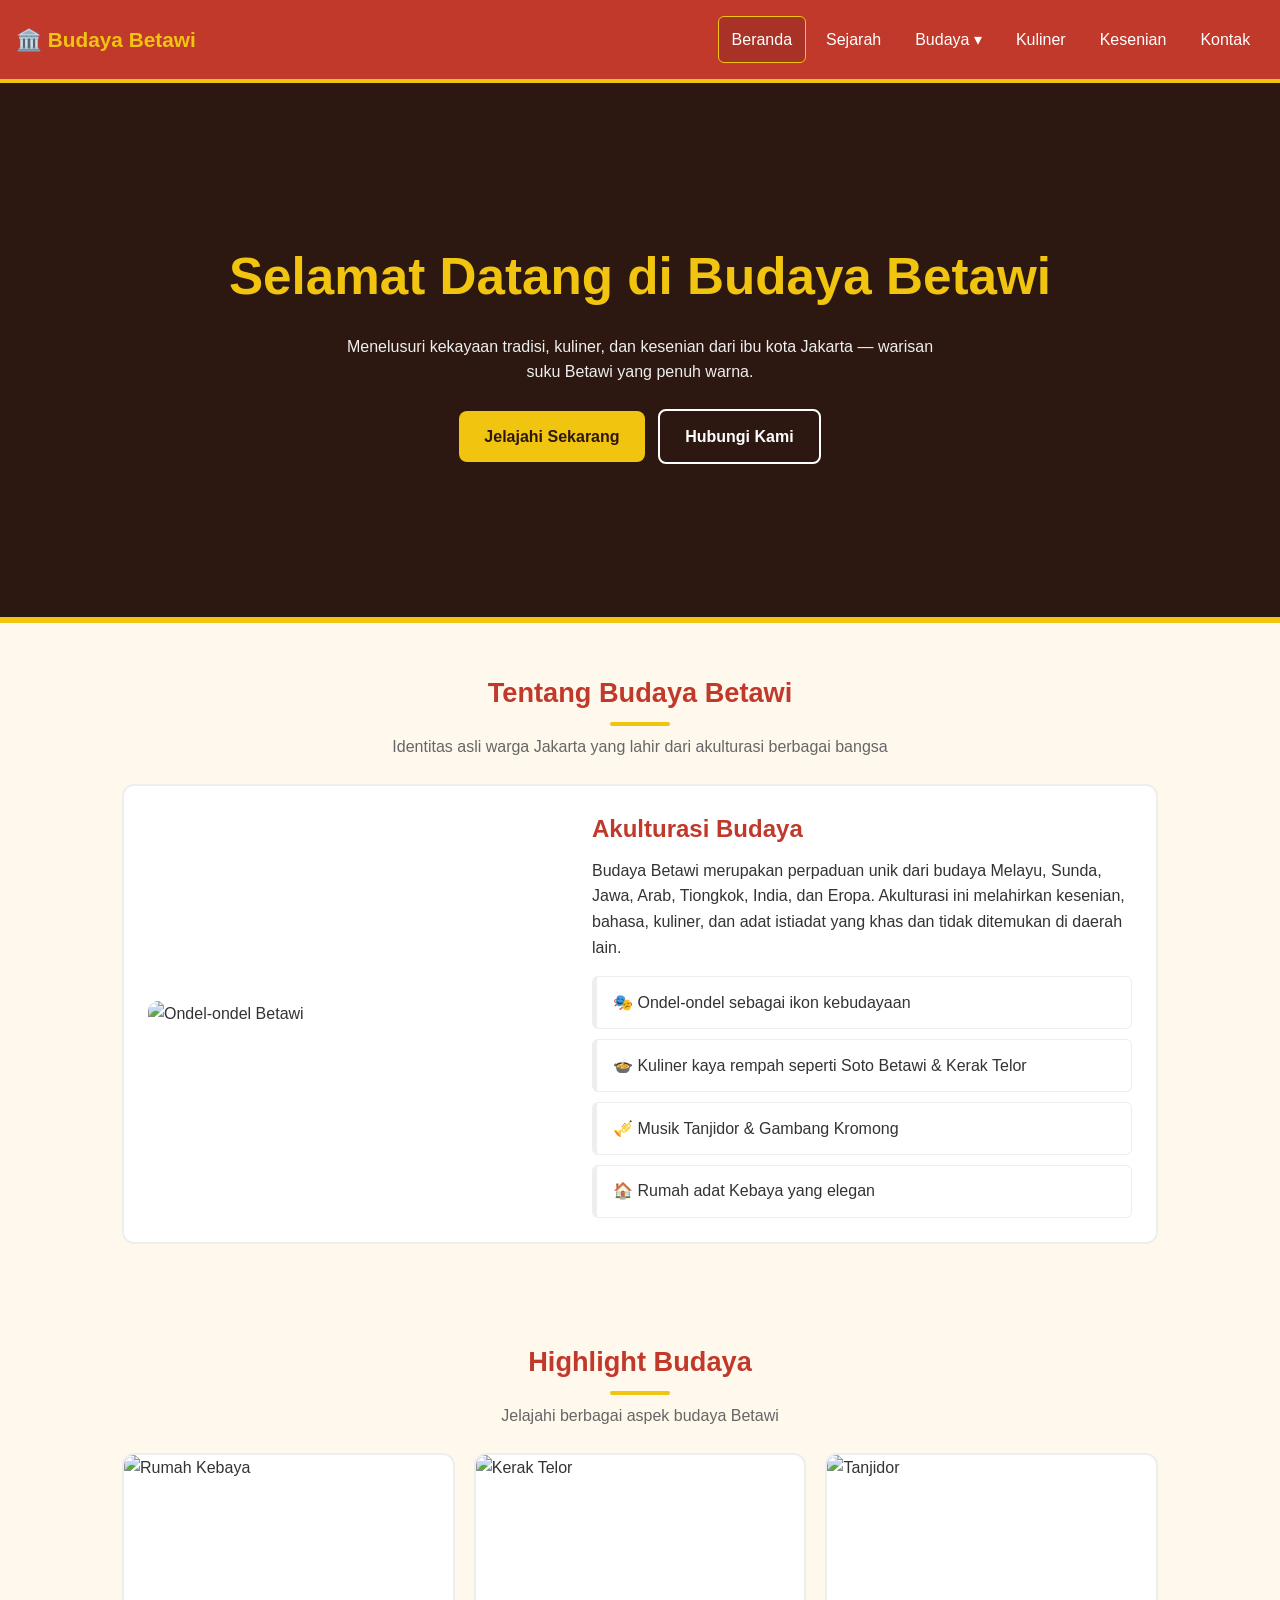
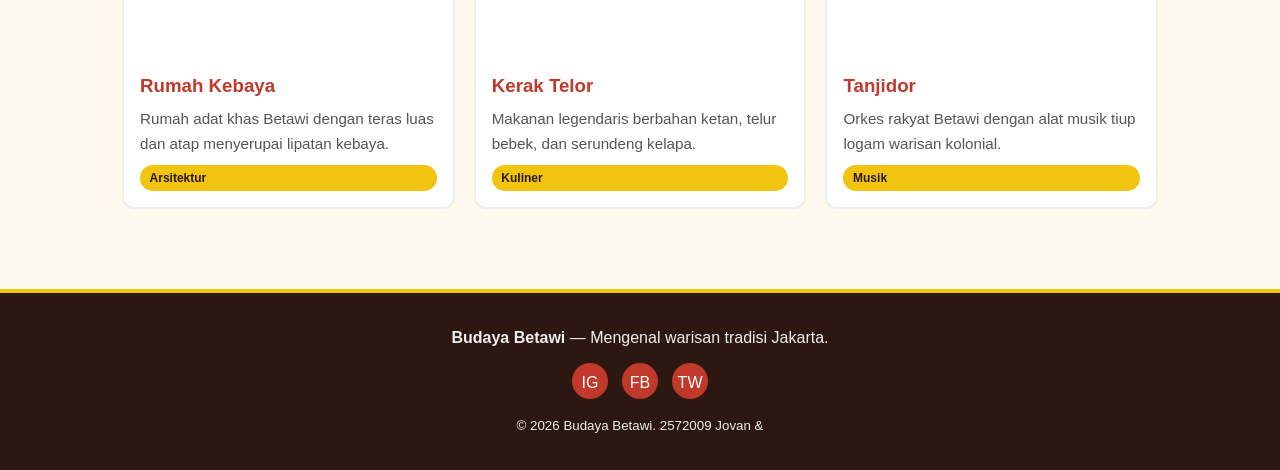
==== index.html @ f6c8635f "v5" ====
<!DOCTYPE html>
<html lang="en">
<head>
  <meta charset="UTF-8" />
  <meta name="viewport" content="width=device-width, initial-scale=1.0" />
  <title>Budaya Betawi - Beranda</title>
  <meta name="description" content="Mengenal budaya Betawi khas Jakarta: sejarah, kuliner, pakaian, dan kesenian tradisional." />
  <link rel="stylesheet" href="style.css" />
</head>
<body>
  
  <nav class="navbar">
    <div class="nav-wrap">
      <a href="index.html" class="brand">🏛️ Budaya Betawi</a>
      <button class="menu-toggle" onclick="toggleMenu()" aria-label="Menu">☰</button>
      <ul class="nav-links" id="navLinks">
        <li><a href="index.html">Beranda</a></li>
        <li><a href="sejarah.html">Sejarah</a></li>
        <li class="dropdown" onclick="toggleDropdown(this)">
          <a href="#">Budaya ▾</a>
          <ul class="dropdown-menu">
            <li><a href="kuliner.html">Kuliner</a></li>
            <li><a href="kesenian.html">Kesenian</a></li>
          </ul>
        </li>
        <li><a href="kuliner.html">Kuliner</a></li>
        <li><a href="kesenian.html">Kesenian</a></li>
        <li><a href="kontak.html">Kontak</a></li>
      </ul>
    </div>
  </nav>

  
  <header class="hero">
    <div>
      <h1>Selamat Datang di Budaya Betawi</h1>
      <p>Menelusuri kekayaan tradisi, kuliner, dan kesenian dari ibu kota Jakarta — warisan suku Betawi yang penuh warna.</p>
      <a href="sejarah.html" class="btn">Jelajahi Sekarang</a>
      <a href="kontak.html" class="btn outline" style="margin-left:.5rem">Hubungi Kami</a>
    </div>
  </header>

  
  <section class="container">
    <h2 class="section-title">Tentang Budaya Betawi</h2>
    <p class="section-sub">Identitas asli warga Jakarta yang lahir dari akulturasi berbagai bangsa</p>
    <div class="feature fade-up">
      <img src="img/ondel.jpg" alt="Ondel-ondel Betawi" loading="lazy" />
      <div class="feature-text">
        <h2>Akulturasi Budaya</h2>
        <p>Budaya Betawi merupakan perpaduan unik dari budaya Melayu, Sunda, Jawa, Arab, Tiongkok, India, dan Eropa. Akulturasi ini melahirkan kesenian, bahasa, kuliner, dan adat istiadat yang khas dan tidak ditemukan di daerah lain.</p>
        <ul class="fakta-list">
          <li>🎭 Ondel-ondel sebagai ikon kebudayaan</li>
          <li>🍲 Kuliner kaya rempah seperti Soto Betawi & Kerak Telor</li>
          <li>🎺 Musik Tanjidor & Gambang Kromong</li>
          <li>🏠 Rumah adat Kebaya yang elegan</li>
        </ul>
      </div>
    </div>
  </section>

  
  <section class="container">
    <h2 class="section-title">Highlight Budaya</h2>
    <p class="section-sub">Jelajahi berbagai aspek budaya Betawi</p>
    <div class="grid">
      <article class="card fade-up">
        <img src="img/rumah.jpg" alt="Rumah Kebaya" loading="lazy" />
        <div class="card-body">
          <h3>Rumah Kebaya</h3>
          <p>Rumah adat khas Betawi dengan teras luas dan atap menyerupai lipatan kebaya.</p>
          <span class="badge">Arsitektur</span>
        </div>
      </article>
      <article class="card fade-up">
        <img src="img/kerak.jpg" alt="Kerak Telor" loading="lazy" />
        <div class="card-body">
          <h3>Kerak Telor</h3>
          <p>Makanan legendaris berbahan ketan, telur bebek, dan serundeng kelapa.</p>
          <span class="badge">Kuliner</span>
        </div>
      </article>
      <article class="card fade-up">
        <img src="img/tanjidor.jpg" alt="Tanjidor" loading="lazy" />
        <div class="card-body">
          <h3>Tanjidor</h3>
          <p>Orkes rakyat Betawi dengan alat musik tiup logam warisan kolonial.</p>
          <span class="badge">Musik</span>
        </div>
      </article>
    </div>
  </section>

  <footer>
    <p><strong>Budaya Betawi</strong> — Mengenal warisan tradisi Jakarta.</p>
    <div class="socials">
      <a href="#" aria-label="Instagram">IG</a>
      <a href="#" aria-label="Facebook">FB</a>
      <a href="#" aria-label="Twitter">TW</a>
    </div>
    <small>&copy; <span id="year"></span> Budaya Betawi. 2572009 Jovan & </small>
  </footer>

  <script src="script.js"></script>
</body>
</html>
---- style.css ----
* { box-sizing: border-box; margin: 0; padding: 0; }

body {
  font-family: 'Segoe UI', Tahoma, Geneva, Verdana, sans-serif;
  background: #fff8ec;
  color: #333;
  line-height: 1.6;
}

img {
  max-width: 100%;
  display: block;
  border-radius: 10px;
}

a {
  color: #c0392b;
  text-decoration: none;
}


.navbar {
  background: #c0392b;
  color: #fff;
  padding: 1rem;
  border-bottom: 4px solid #f1c40f;
}

.nav-wrap {
  display: flex;
  align-items: center;
  justify-content: space-between;
  flex-wrap: wrap;
}

.brand {
  font-weight: bold;
  font-size: 1.3rem;
  color: #f1c40f;
}

.menu-toggle {
  background: #fff;
  border: 2px solid #fff;
  color: #c0392b;
  padding: 0.4rem 0.8rem;
  border-radius: 6px;
  cursor: pointer;
  font-size: 1rem;
  font-weight: bold;
}

.nav-links {
  list-style: none;
  display: none;
  flex-direction: column;
  width: 100%;
  margin-top: 0.8rem;
  gap: 0.3rem;
}

.nav-links.open {
  display: flex;
}

.nav-links a {
  display: block;
  color: #fff;
  padding: 0.6rem 0.8rem;
  border-radius: 6px;
  border: 1px solid transparent;
}

.nav-links a:hover,
.nav-links a.active {
  background: #a93226;
  border-color: #f1c40f;
}


.dropdown {
  position: relative;
}

.dropdown-menu {
  display: none;
  list-style: none;
  background: #fff;
  color: #333;
  border-radius: 6px;
  padding: 0.4rem;
  margin-top: 0.3rem;
  border: 2px solid #f1c40f;
}

.dropdown-menu a {
  color: #333;
  padding: 0.5rem 0.8rem;
}

.dropdown-menu a:hover {
  background: #f1c40f;
  color: #2c1810;
}

.dropdown.show .dropdown-menu {
  display: block;
}


.hero {
  min-height: 60vh;
  display: flex;
  align-items: center;
  justify-content: center;
  text-align: center;
  color: #fff;
  background: #2c1810;
  padding: 2rem 1rem;
  border-bottom: 6px solid #f1c40f;
  
}

.hero h1 {
  font-size: 2.2rem;
  margin-bottom: 1rem;
  color: #f1c40f;
}

.hero p {
  max-width: 600px;
  margin: 0 auto 1.5rem;
  font-size: 1rem;
  color: #eee;
}

.btn {
  display: inline-block;
  padding: 0.8rem 1.6rem;
  border-radius: 8px;
  font-weight: bold;
  cursor: pointer;
  border: none;
  background: #f1c40f;
  color: #2c1810;
}

.btn:hover {
  background: #d4ac0d;
}

.btn.outline {
  background: transparent;
  color: #fff;
  border: 2px solid #fff;
}

.btn.outline:hover {
  background: #fff;
  color: #c0392b;
}


section {
  padding: 2rem 1rem;
}

.container {
  max-width: 1100px;
  margin: 0 auto;
}

.section-title {
  text-align: center;
  font-size: 1.7rem;
  margin-bottom: 0.5rem;
  color: #c0392b;
}

.section-title::after {
  content: "";
  display: block;
  width: 60px;
  height: 4px;
  margin: 0.5rem auto 0;
  background: #f1c40f;
  border-radius: 2px;
}

.section-sub {
  text-align: center;
  color: #666;
  margin-bottom: 1.5rem;
}


.grid {
  display: grid;
  gap: 1.2rem;
  grid-template-columns: 1fr;
}

.card {
  background: #fff;
  border-radius: 12px;
  overflow: hidden;
  border: 2px solid #eee;
  display: flex;
  flex-direction: column;
}

.card:hover {
  border-color: #f1c40f;
}

.card img {
  width: 100%;
  height: 200px;
  object-fit: cover;
  border-radius: 0;
}

.card-body {
  padding: 1rem;
  flex: 1;
  display: flex;
  flex-direction: column;
}

.card h3 {
  color: #c0392b;
  margin-bottom: 0.4rem;
}

.card p {
  flex: 1;
  font-size: 0.95rem;
  color: #555;
}

.badge {
  display: inline-block;
  background: #f1c40f;
  color: #2c1810;
  padding: 0.2rem 0.6rem;
  border-radius: 20px;
  font-size: 0.75rem;
  font-weight: bold;
  margin-top: 0.6rem;
}


.feature {
  display: flex;
  flex-direction: column;
  gap: 1.5rem;
  align-items: center;
  background: #fff;
  padding: 1.5rem;
  border-radius: 12px;
  border: 2px solid #eee;
}

.feature img {
  flex: 1;
  max-width: 420px;
}

.feature-text {
  flex: 1;
}

.feature-text h2 {
  color: #c0392b;
  margin-bottom: 0.6rem;
}


.fakta-list {
  list-style: none;
  display: grid;
  gap: 0.6rem;
  margin-top: 1rem;
}

.fakta-list li {
  background: #fff;
  padding: 0.8rem 1rem;
  border-left: 5px solid #f1c40f;
  border-radius: 6px;
  border: 1px solid #eee;
  border-left-width: 5px;
}

.fakta-list li:hover {
  border-left-color: #c0392b;
  background: #fffdf5;
}


.timeline {
  position: relative;
  margin: 2rem 0;
  padding-left: 1.5rem;
  border-left: 3px solid #c0392b;
}

.timeline-item {
  margin-bottom: 1.5rem;
  position: relative;
}

.timeline-item::before {
  content: "";
  position: absolute;
  left: -2.05rem;
  top: 0.3rem;
  width: 1rem;
  height: 1rem;
  border-radius: 50%;
  background: #f1c40f;
  border: 3px solid #fff8ec;
}

.timeline-item h4 {
  color: #c0392b;
}


.form-card {
  background: #fff;
  padding: 1.5rem;
  border-radius: 12px;
  border: 2px solid #eee;
  max-width: 600px;
  margin: 0 auto;
}

.form-group {
  margin-bottom: 1rem;
}

.form-group label {
  display: block;
  margin-bottom: 0.35rem;
  font-weight: bold;
  color: #2c1810;
}

.form-group input,
.form-group select,
.form-group textarea {
  width: 100%;
  padding: 0.7rem 0.9rem;
  border: 2px solid #ddd;
  border-radius: 6px;
  font-size: 1rem;
  font-family: inherit;
}

.form-group input:focus,
.form-group select:focus,
.form-group textarea:focus {
  outline: none;
  border-color: #c0392b;
}

.checkbox-row {
  display: flex;
  align-items: center;
  gap: 0.5rem;
}

.checkbox-row input {
  width: auto;
}

.alert {
  padding: 0.9rem 1rem;
  border-radius: 6px;
  margin-top: 1rem;
  font-weight: bold;
}

.alert.success {
  background: #d4edda;
  color: #155724;
  border: 2px solid #28a745;
}

.alert.error {
  background: #f8d7da;
  color: #721c24;
  border: 2px solid #dc3545;
}


.quiz-card {
  background: #fff;
  padding: 1.5rem;
  border-radius: 12px;
  border: 2px solid #eee;
  max-width: 640px;
  margin: 0 auto;
}

.quiz-opt {
  display: block;
  width: 100%;
  text-align: left;
  padding: 0.8rem 1rem;
  margin: 0.4rem 0;
  background: #f9f9f9;
  border: 2px solid #ddd;
  border-radius: 6px;
  cursor: pointer;
  font-size: 1rem;
}

.quiz-opt:hover {
  background: #f1c40f;
  border-color: #f1c40f;
}

.quiz-opt.correct {
  background: #d4edda;
  border-color: #28a745;
}

.quiz-opt.wrong {
  background: #f8d7da;
  border-color: #dc3545;
}


footer {
  background: #2c1810;
  color: #eee;
  text-align: center;
  padding: 2rem 1rem;
  margin-top: 2rem;
  border-top: 4px solid #f1c40f;
}

footer .socials {
  margin: 0.8rem 0;
}

footer .socials a {
  color: #fff;
  margin: 0 0.3rem;
  display: inline-block;
  width: 36px;
  height: 36px;
  line-height: 36px;
  border-radius: 50%;
  background: #c0392b;
  border: 2px solid transparent;
}

footer .socials a:hover {
  background: #f1c40f;
  color: #2c1810;
  border-color: #fff;
}


.fade-up {
  opacity: 0;
  transition: opacity 0.6s;
}

.fade-up.visible {
  opacity: 1;
}


@media (min-width: 600px) {
  .grid {
    grid-template-columns: repeat(2, 1fr);
  }
  .hero h1 {
    font-size: 2.8rem;
  }
}

@media (min-width: 900px) {
  .nav-links {
    display: flex !important;
    flex-direction: row;
    width: auto;
    margin-top: 0;
    gap: 0.4rem;
  }
  .menu-toggle {
    display: none;
  }
  .grid {
    grid-template-columns: repeat(3, 1fr);
  }
  .feature {
    flex-direction: row;
    text-align: left;
  }
  section {
    padding: 3rem 2rem;
  }
  .hero h1 {
    font-size: 3.2rem;
  }
  .dropdown:hover .dropdown-menu {
    display: block;
  }
}
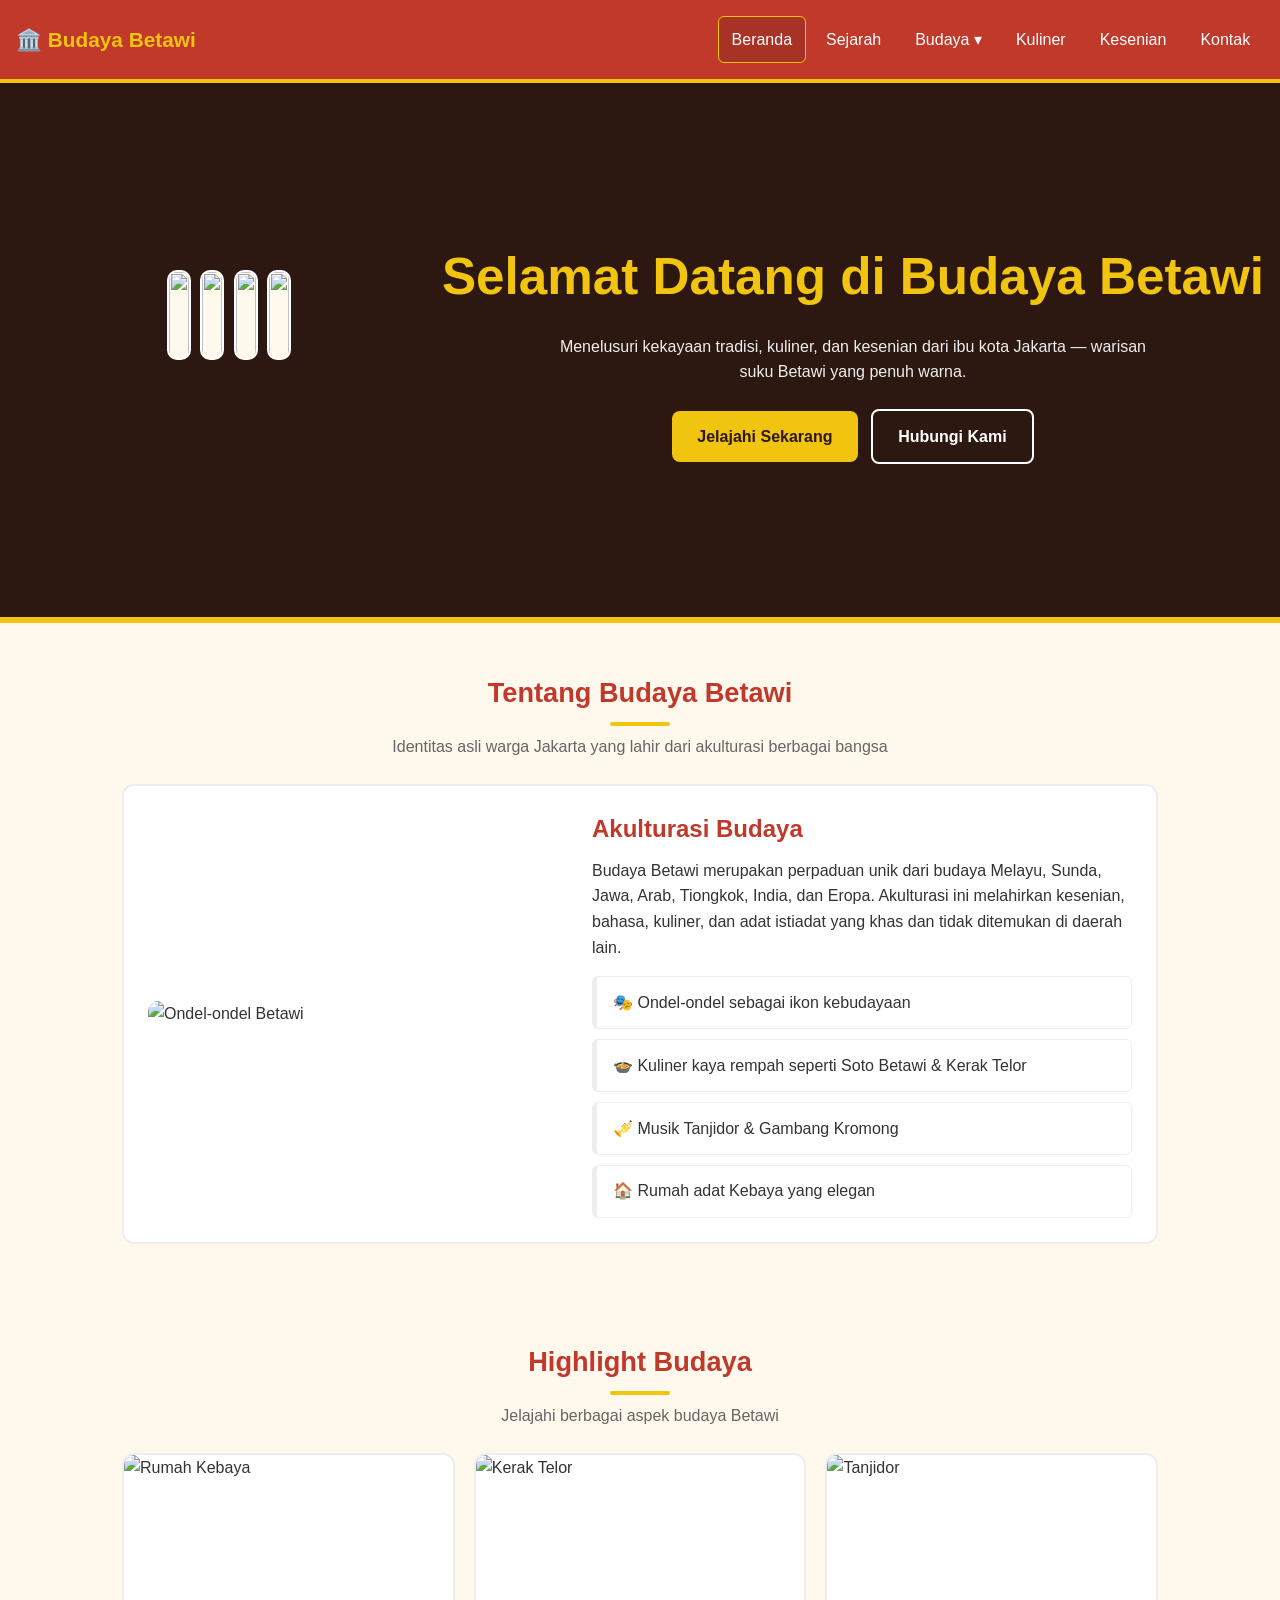
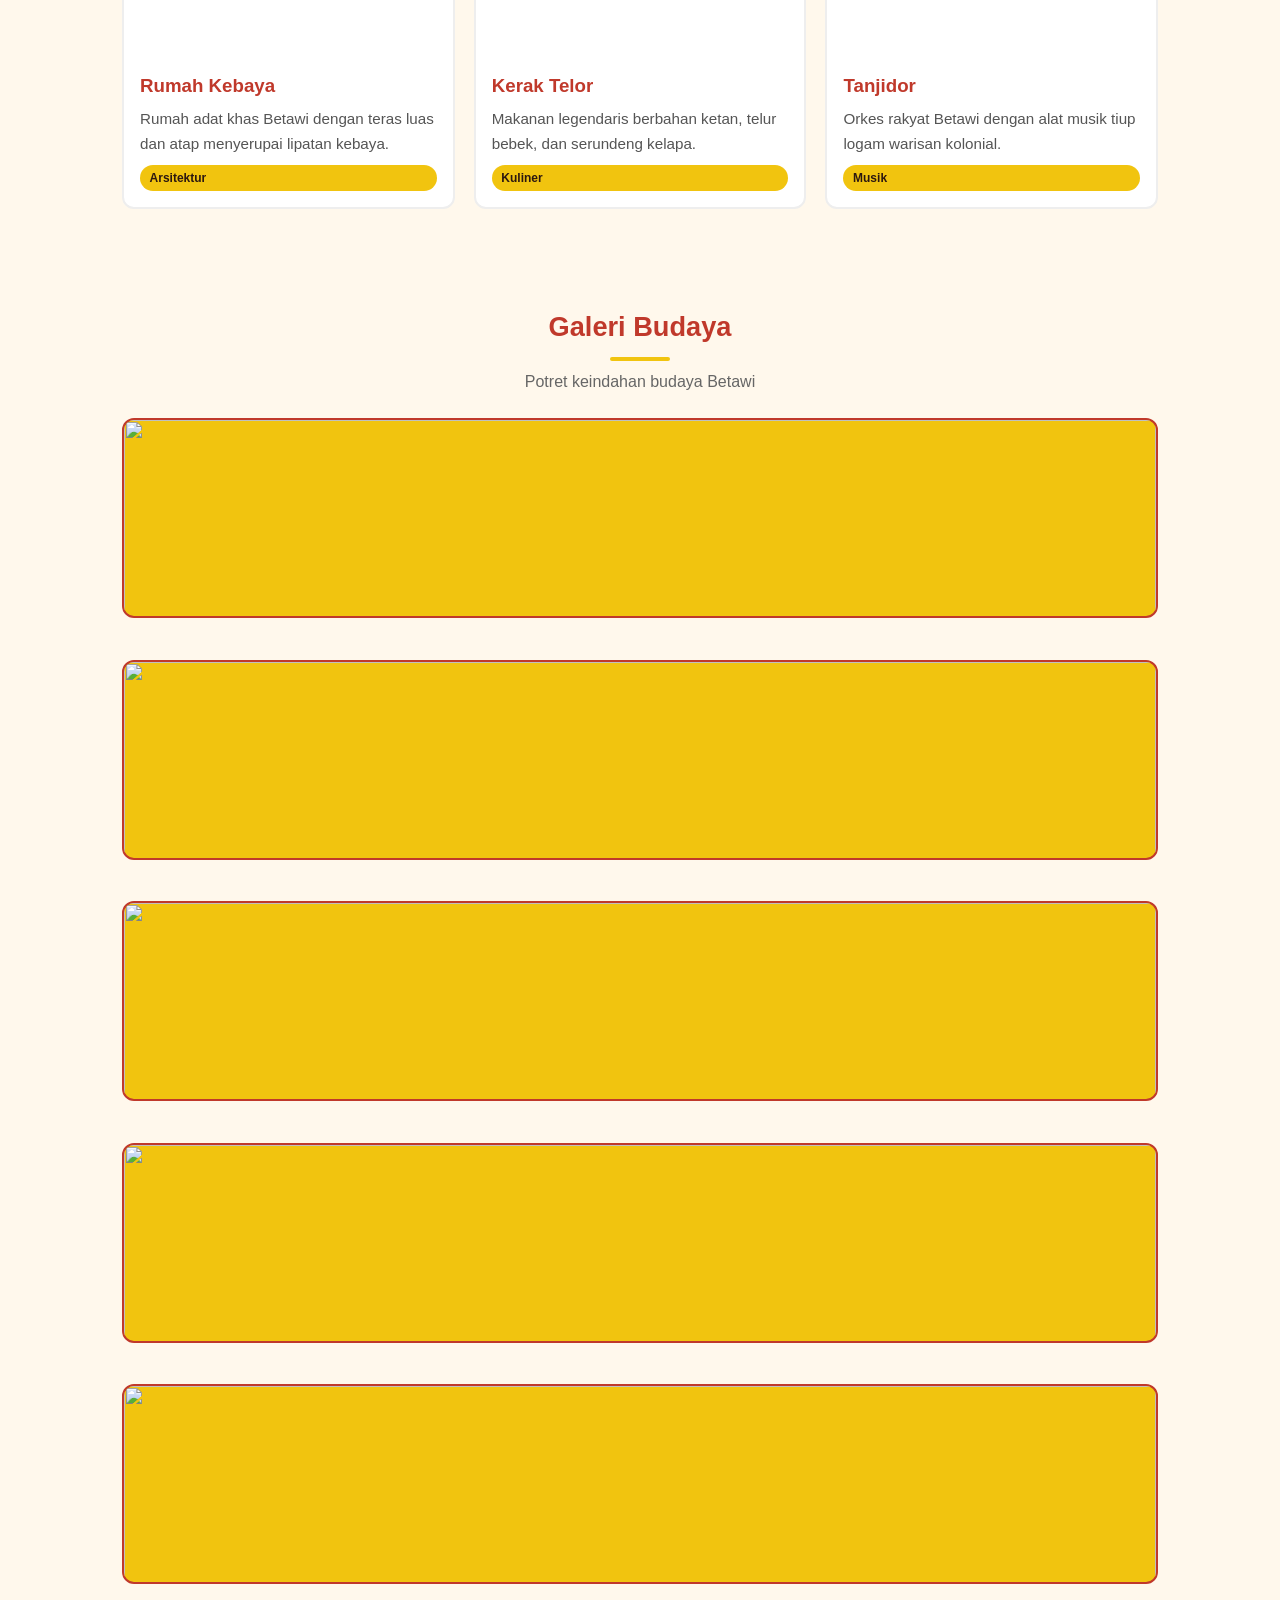
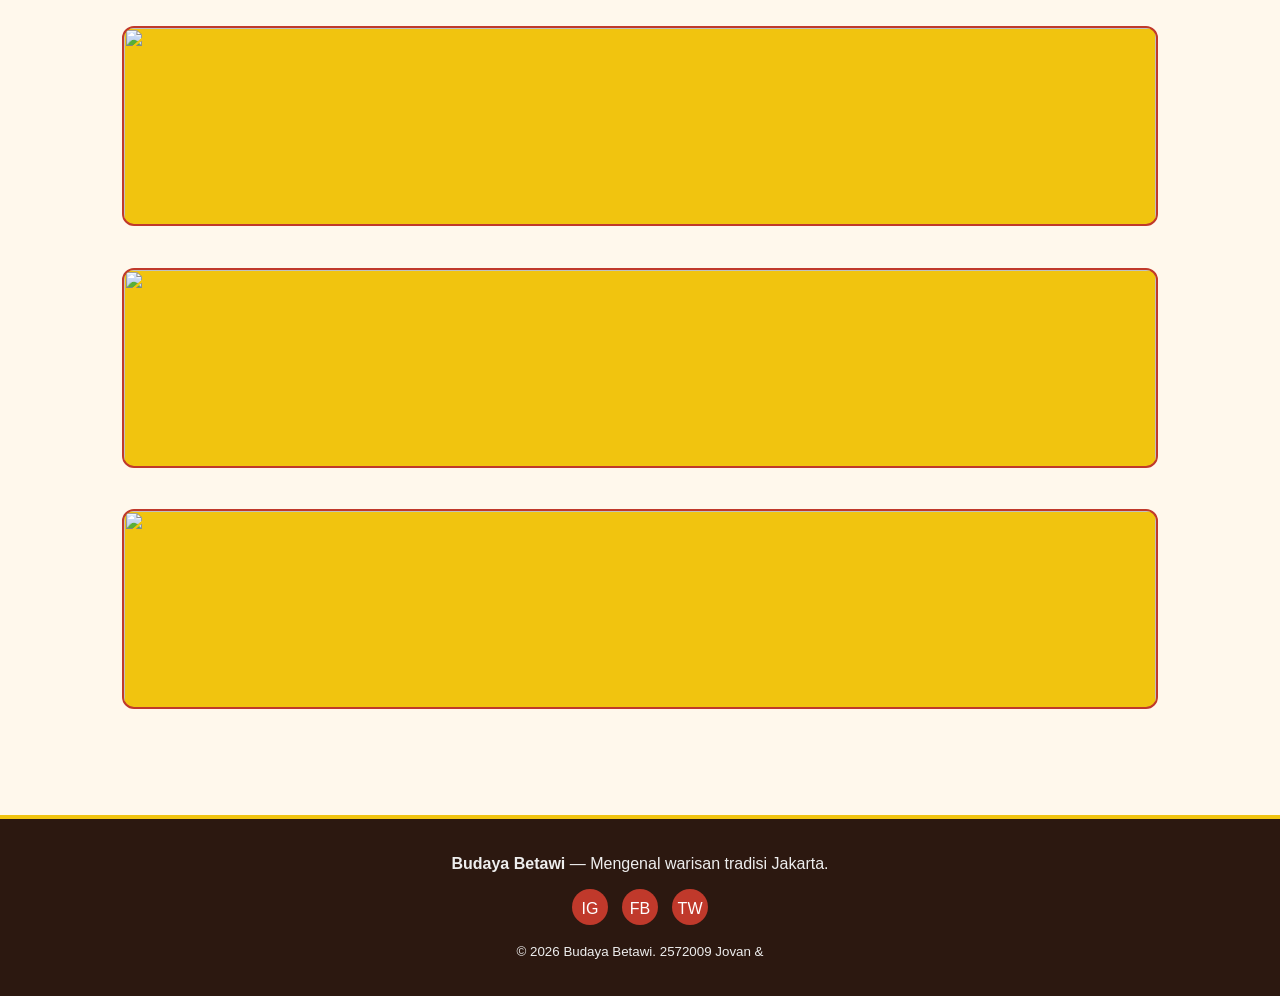
==== commit 99da1e55: "v7" ====
--- a/index.html
+++ b/index.html
@@ -32,6 +32,24 @@
 
   
   <header class="hero">
+     <div class="hero-gallery">
+      <div class="hero-item">
+        <img src="" alt="" />
+        <p class="img-caption"></p>
+      </div>
+      <div class="hero-item">
+        <img src="" alt="" />
+        <p class="img-caption"></p>
+      </div>
+      <div class="hero-item">
+        <img src="" alt="" />
+        <p class="img-caption"></p>
+      </div>
+      <div class="hero-item">
+        <img src="" alt="" />
+        <p class="img-caption"></p>
+      </div>
+    </div>
     <div>
       <h1>Selamat Datang di Budaya Betawi</h1>
       <p>Menelusuri kekayaan tradisi, kuliner, dan kesenian dari ibu kota Jakarta — warisan suku Betawi yang penuh warna.</p>
@@ -91,6 +109,45 @@
     </div>
   </section>
 
+  <section class="container">
+    <h2 class="section-title">Galeri Budaya</h2>
+    <p class="section-sub">Potret keindahan budaya Betawi</p>
+    <div class="galeri-grid">
+      <div class="galeri-item">
+        <img src="" alt="" />
+        <p class="img-caption"></p>
+      </div>
+      <div class="galeri-item">
+        <img src="" alt="" />
+        <p class="img-caption"></p>
+      </div>
+      <div class="galeri-item">
+        <img src="" alt="" />
+        <p class="img-caption"></p>
+      </div>
+      <div class="galeri-item">
+        <img src="" alt="" />
+        <p class="img-caption"></p>
+      </div>
+      <div class="galeri-item">
+        <img src="" alt="" />
+        <p class="img-caption"></p>
+      </div>
+      <div class="galeri-item">
+        <img src="" alt="" />
+        <p class="img-caption"></p>
+      </div>
+      <div class="galeri-item">
+        <img src="" alt="" />
+        <p class="img-caption"></p>
+      </div>
+      <div class="galeri-item">
+        <img src="" alt="" />
+        <p class="img-caption"></p>
+      </div>
+    </div>
+  </section>
+
   <footer>
     <p><strong>Budaya Betawi</strong> — Mengenal warisan tradisi Jakarta.</p>
     <div class="socials">
--- a/style.css
+++ b/style.css
@@ -514,3 +514,54 @@
     display: block;
   }
 }
+
+.galeri-item img {
+  display: grid;
+  grid-template-columns: repeat(2, 1fr);
+  gap: 1rem;
+  margin-top: 1rem;
+}
+.img-caption {
+  text-align: center;
+  font-size: 0.85rem;
+  color: #555;
+  margin-top: 0.4rem;
+  min-height: 1.2rem;
+}
+.galeri-grid img {
+  width: 100%;
+  height: 200px;
+  object-fit: cover;
+  border-radius: 12px;
+  background: #f1c40f;
+  border: 2px solid #c0392b;
+  display: block;
+}
+@media (min-width: 700px) {
+  .galeri-grid { grid-template-columns: repeat(4, 1fr); }
+}
+
+.hero-gallery {
+  display: grid;
+  grid-template-columns: repeat(4, 1fr);
+  gap: .6rem;
+  max-width: 700px;
+  margin: 0 auto 1.5rem;
+}
+.hero-item img {
+  width: 100%;
+  height: 90px;
+  object-fit: cover;
+  border-radius: 10px;
+  background: #fff8ec;
+  border: 2px solid #fff;
+  display: block;
+}
+
+.hero-item .img-caption {
+  color: #f1c40f;
+  font-size: 0.75rem;
+  text-align: center;
+  margin-top: 0.3rem;
+  min-height: 1rem;
+}
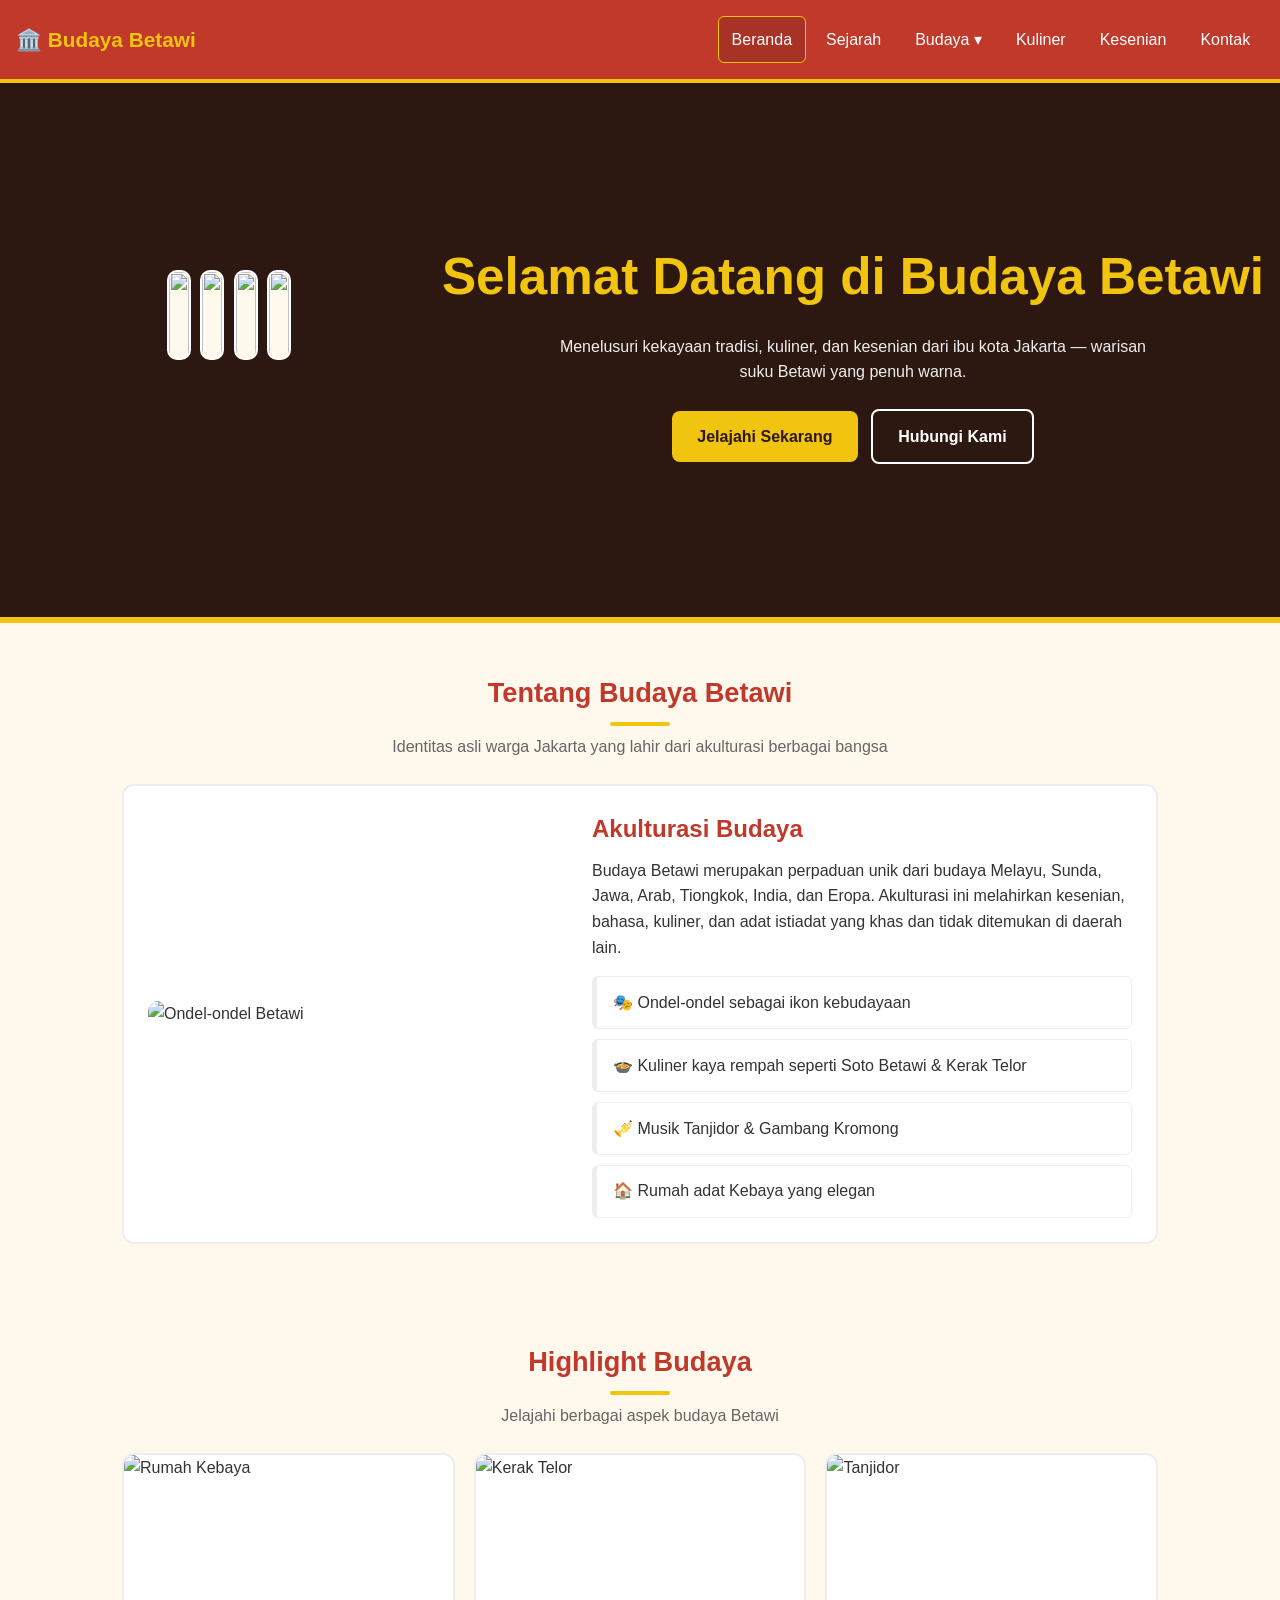
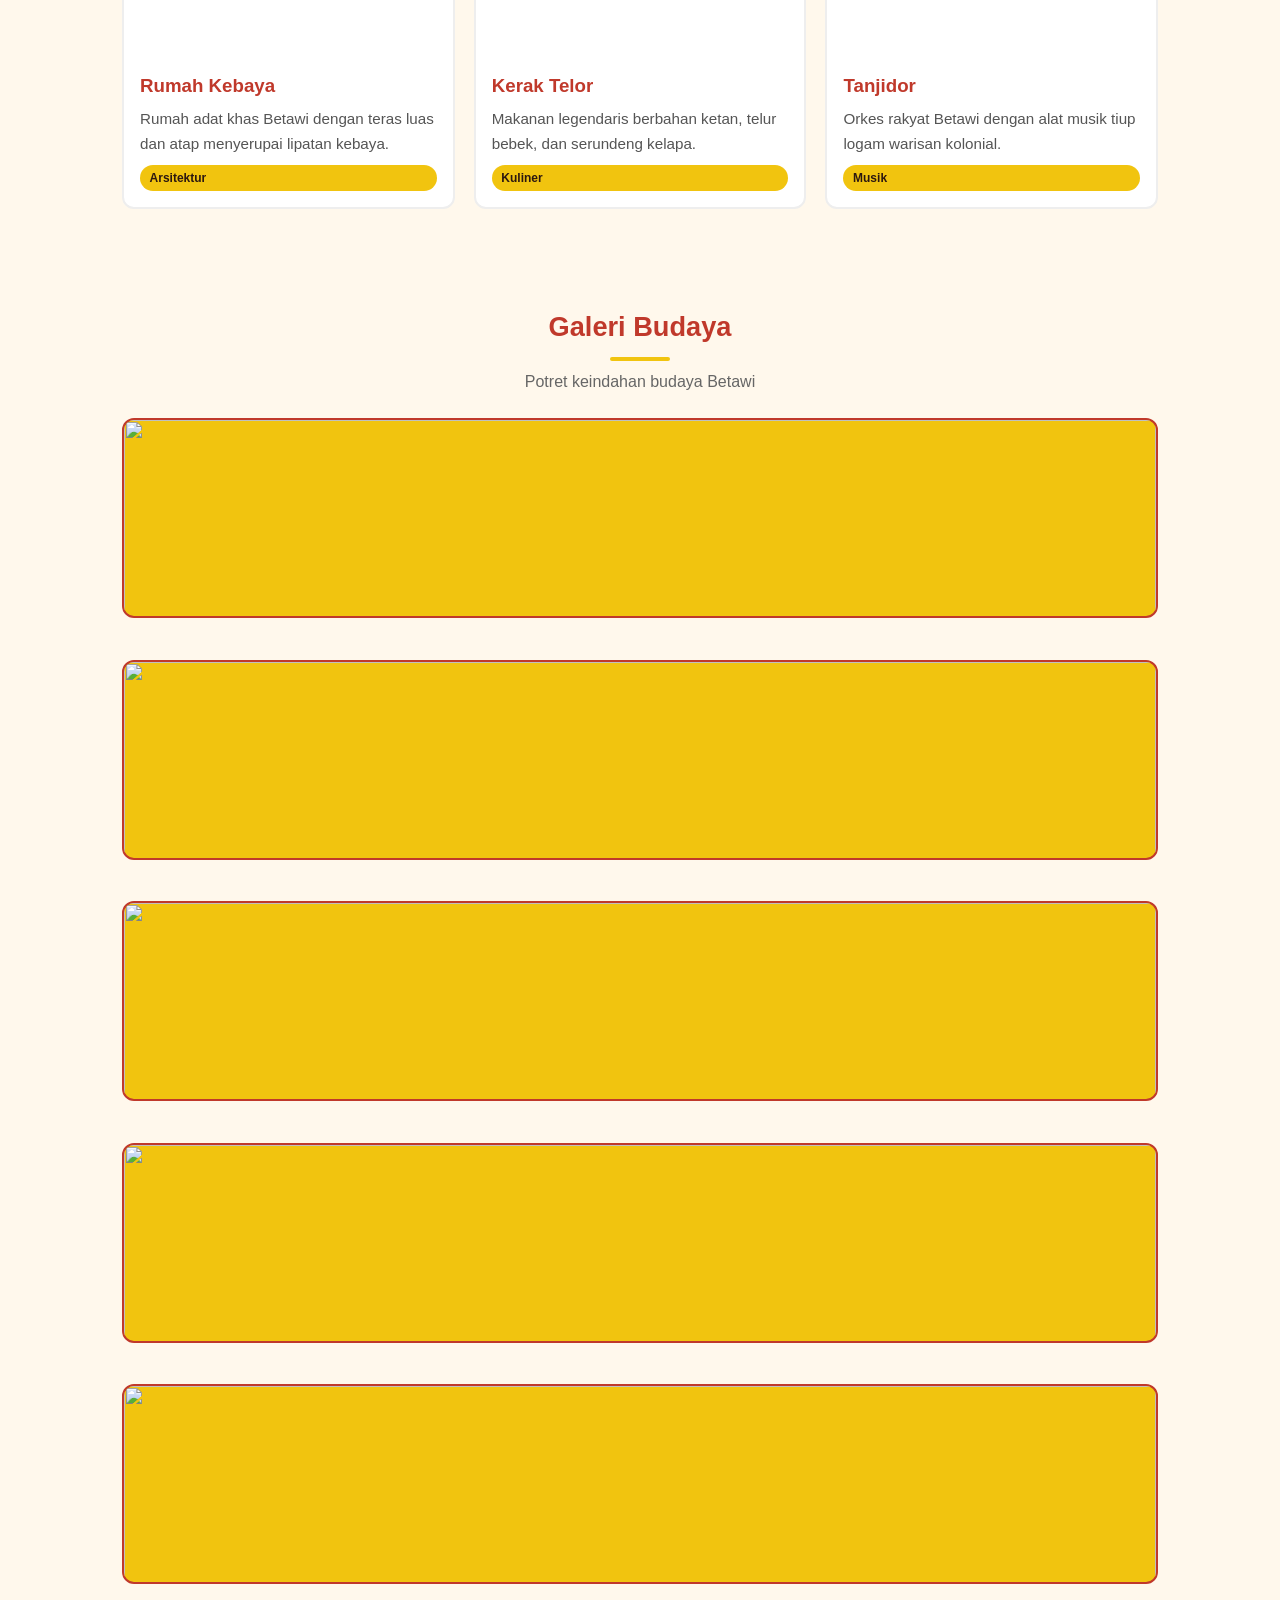
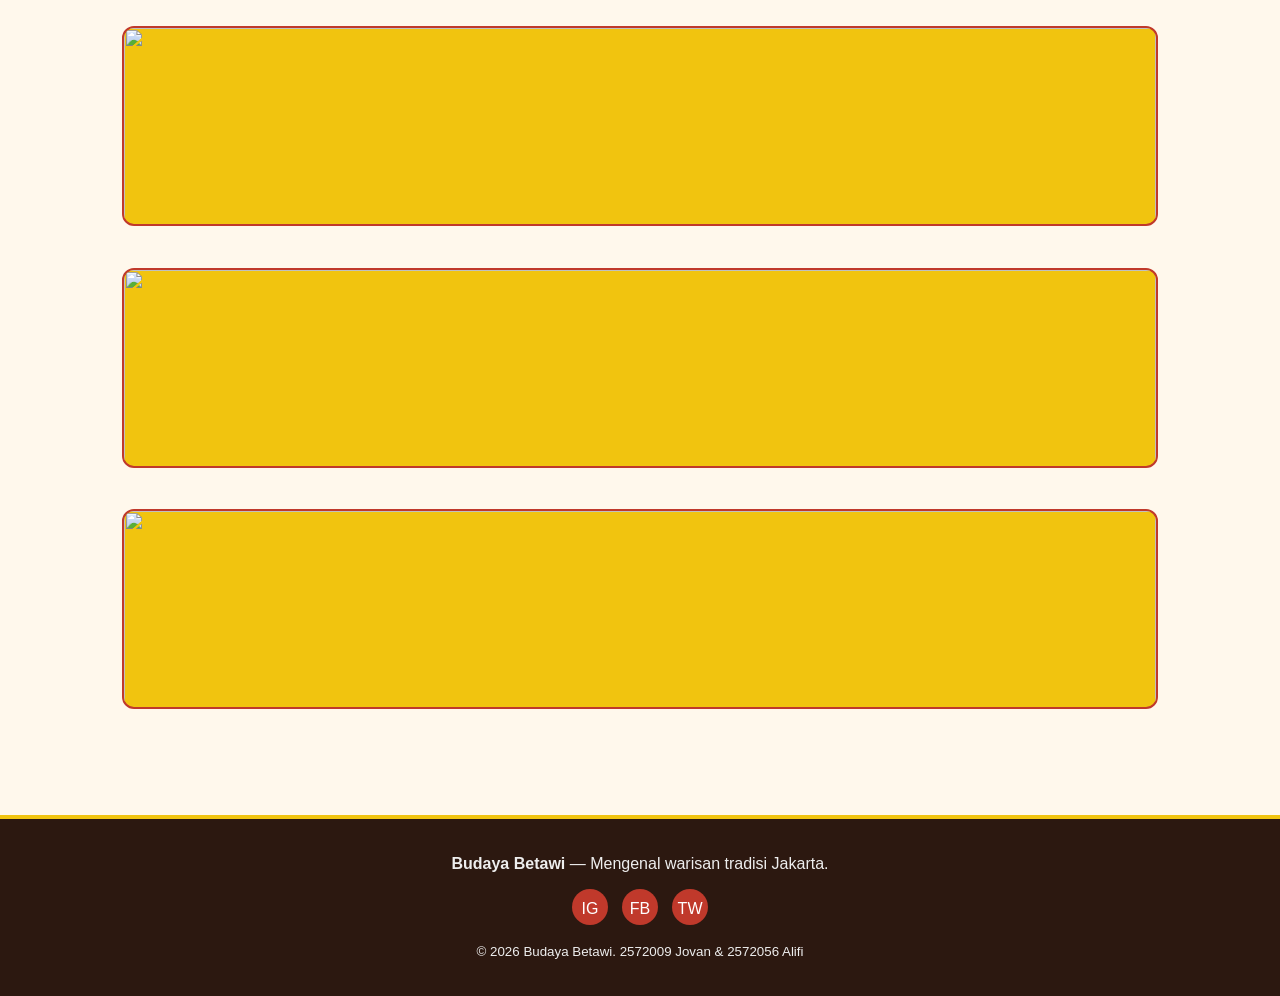
==== commit db2397f1: "v8" ====
--- a/index.html
+++ b/index.html
@@ -155,7 +155,7 @@
       <a href="#" aria-label="Facebook">FB</a>
       <a href="#" aria-label="Twitter">TW</a>
     </div>
-    <small>&copy; <span id="year"></span> Budaya Betawi. 2572009 Jovan & </small>
+    <small>&copy; <span id="year"></span> Budaya Betawi. 2572009 Jovan & 2572056 Alifi </small>
   </footer>
 
   <script src="script.js"></script>
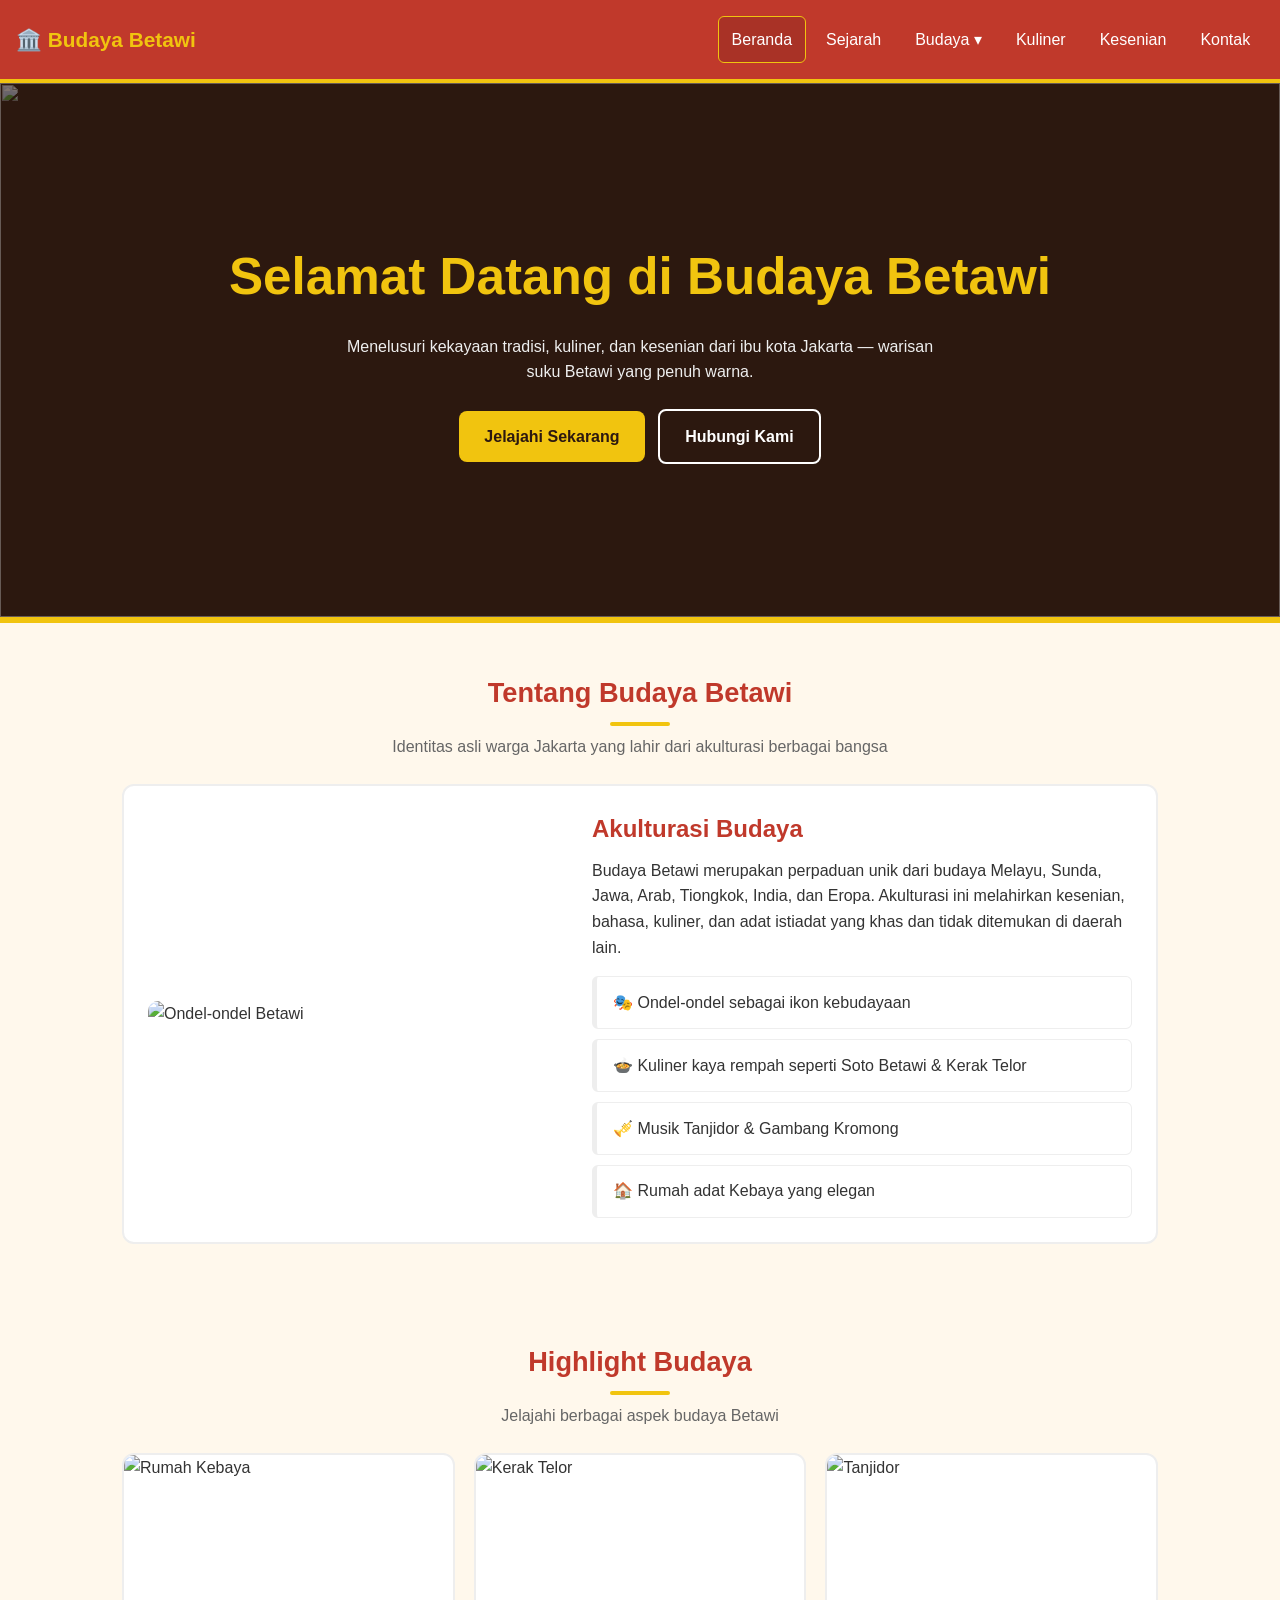
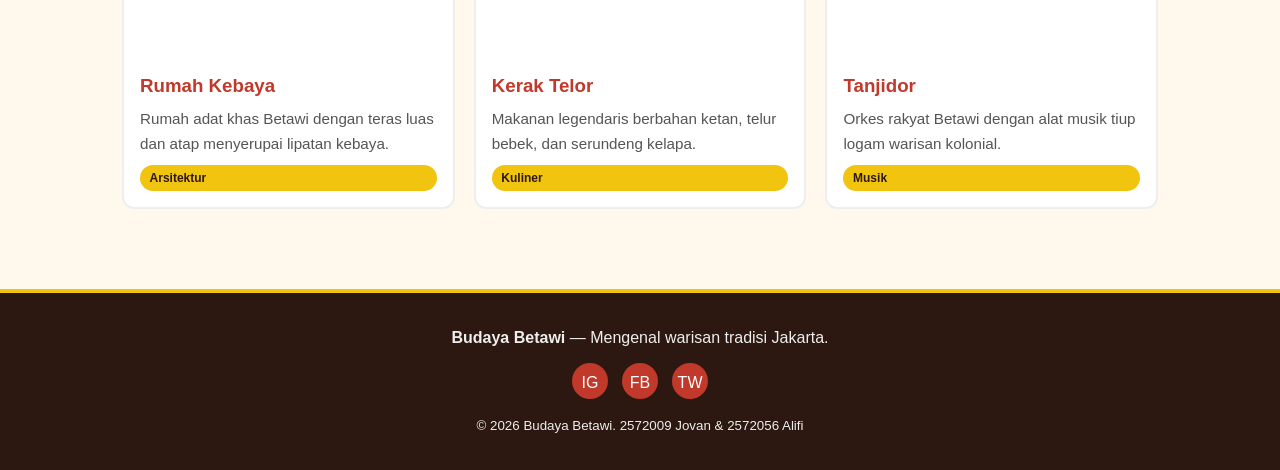
==== commit 08db6073: "plus gambar" ====
--- a/index.html
+++ b/index.html
@@ -32,25 +32,14 @@
 
   
   <header class="hero">
-     <div class="hero-gallery">
-      <div class="hero-item">
-        <img src="" alt="" />
-        <p class="img-caption"></p>
-      </div>
-      <div class="hero-item">
-        <img src="" alt="" />
-        <p class="img-caption"></p>
-      </div>
-      <div class="hero-item">
-        <img src="" alt="" />
-        <p class="img-caption"></p>
-      </div>
-      <div class="hero-item">
-        <img src="" alt="" />
-        <p class="img-caption"></p>
-      </div>
+      <div class="hero-slides" id="heroSlides">
+      <img src="https://plus.unsplash.com/premium_photo-1733259930552-c0a15cd3dc22?w=600&auto=format&fit=crop&q=60&ixlib=rb-4.1.0&ixid=M3wxMjA3fDB8MHxzZWFyY2h8MXx8YnVkYXlhJTIwamFrYXJ0YSUyMGJldGF3aXxlbnwwfDB8MHx8fDA%3D" alt="" class="hero-slide active" />
+      <img src="https://images.unsplash.com/photo-1662808782878-941ea16adbdc?w=600&auto=format&fit=crop&q=60&ixlib=rb-4.1.0&ixid=M3wxMjA3fDB8MHxzZWFyY2h8Mnx8YnVkYXlhJTIwamFrYXJ0YSUyMGJldGF3aXxlbnwwfHwwfHx8MA%3D%3D" alt="" class="hero-slide" />
+      <img src="https://plus.unsplash.com/premium_photo-1733306513627-67f8904ec11d?w=600&auto=format&fit=crop&q=60&ixlib=rb-4.1.0&ixid=M3wxMjA3fDB8MHxzZWFyY2h8MTN8fGJ1ZGF5YSUyMGpha2FydGElMjBiZXRhd2l8ZW58MHwwfDB8fHww" alt="" class="hero-slide" />
+      <img src="https://plus.unsplash.com/premium_photo-1733259936527-7aa6dff24129?w=600&auto=format&fit=crop&q=60&ixlib=rb-4.1.0&ixid=M3wxMjA3fDB8MHxzZWFyY2h8OXx8YnVkYXlhJTIwamFrYXJ0YSUyMGJldGF3aXxlbnwwfDB8MHx8fDA%3D" alt="" class="hero-slide" />
     </div>
-    <div>
+    <div class="hero-overlay"></div>
+    <div class="hero-content">
       <h1>Selamat Datang di Budaya Betawi</h1>
       <p>Menelusuri kekayaan tradisi, kuliner, dan kesenian dari ibu kota Jakarta — warisan suku Betawi yang penuh warna.</p>
       <a href="sejarah.html" class="btn">Jelajahi Sekarang</a>
@@ -63,7 +52,7 @@
     <h2 class="section-title">Tentang Budaya Betawi</h2>
     <p class="section-sub">Identitas asli warga Jakarta yang lahir dari akulturasi berbagai bangsa</p>
     <div class="feature fade-up">
-      <img src="img/ondel.jpg" alt="Ondel-ondel Betawi" loading="lazy" />
+      <img src="https://media.istockphoto.com/id/1003959476/photo/ondel-ondel.webp?a=1&b=1&s=612x612&w=0&k=20&c=V4y6k-uSnfaZMtrakGbrY71kAIqxeXqpLjSqTKIrwaU=" alt="Ondel-ondel Betawi"  />
       <div class="feature-text">
         <h2>Akulturasi Budaya</h2>
         <p>Budaya Betawi merupakan perpaduan unik dari budaya Melayu, Sunda, Jawa, Arab, Tiongkok, India, dan Eropa. Akulturasi ini melahirkan kesenian, bahasa, kuliner, dan adat istiadat yang khas dan tidak ditemukan di daerah lain.</p>
@@ -109,45 +98,6 @@
     </div>
   </section>
 
-  <section class="container">
-    <h2 class="section-title">Galeri Budaya</h2>
-    <p class="section-sub">Potret keindahan budaya Betawi</p>
-    <div class="galeri-grid">
-      <div class="galeri-item">
-        <img src="" alt="" />
-        <p class="img-caption"></p>
-      </div>
-      <div class="galeri-item">
-        <img src="" alt="" />
-        <p class="img-caption"></p>
-      </div>
-      <div class="galeri-item">
-        <img src="" alt="" />
-        <p class="img-caption"></p>
-      </div>
-      <div class="galeri-item">
-        <img src="" alt="" />
-        <p class="img-caption"></p>
-      </div>
-      <div class="galeri-item">
-        <img src="" alt="" />
-        <p class="img-caption"></p>
-      </div>
-      <div class="galeri-item">
-        <img src="" alt="" />
-        <p class="img-caption"></p>
-      </div>
-      <div class="galeri-item">
-        <img src="" alt="" />
-        <p class="img-caption"></p>
-      </div>
-      <div class="galeri-item">
-        <img src="" alt="" />
-        <p class="img-caption"></p>
-      </div>
-    </div>
-  </section>
-
   <footer>
     <p><strong>Budaya Betawi</strong> — Mengenal warisan tradisi Jakarta.</p>
     <div class="socials">
--- a/style.css
+++ b/style.css
@@ -120,7 +120,38 @@
   background: #2c1810;
   padding: 2rem 1rem;
   border-bottom: 6px solid #f1c40f;
+   position: relative;
+   overflow: hidden;
   
+}
+
+.hero-slides {
+  position: absolute;
+  inset: 0;
+  z-index: 0;
+}
+.hero-slide {
+  position: absolute;
+  inset: 0;
+  width: 100%;
+  height: 100%;
+  object-fit: cover;
+  border-radius: 0;
+  opacity: 0;
+  transition: opacity 1.2s ease-in-out;
+}
+.hero-slide.active {
+  opacity: 1;
+}
+.hero-overlay {
+  position: absolute;
+  inset: 0;
+  background: rgba(44, 24, 16, 0.6);
+  z-index: 1;
+}
+.hero-content {
+  position: relative;
+  z-index: 2;
 }
 
 .hero h1 {
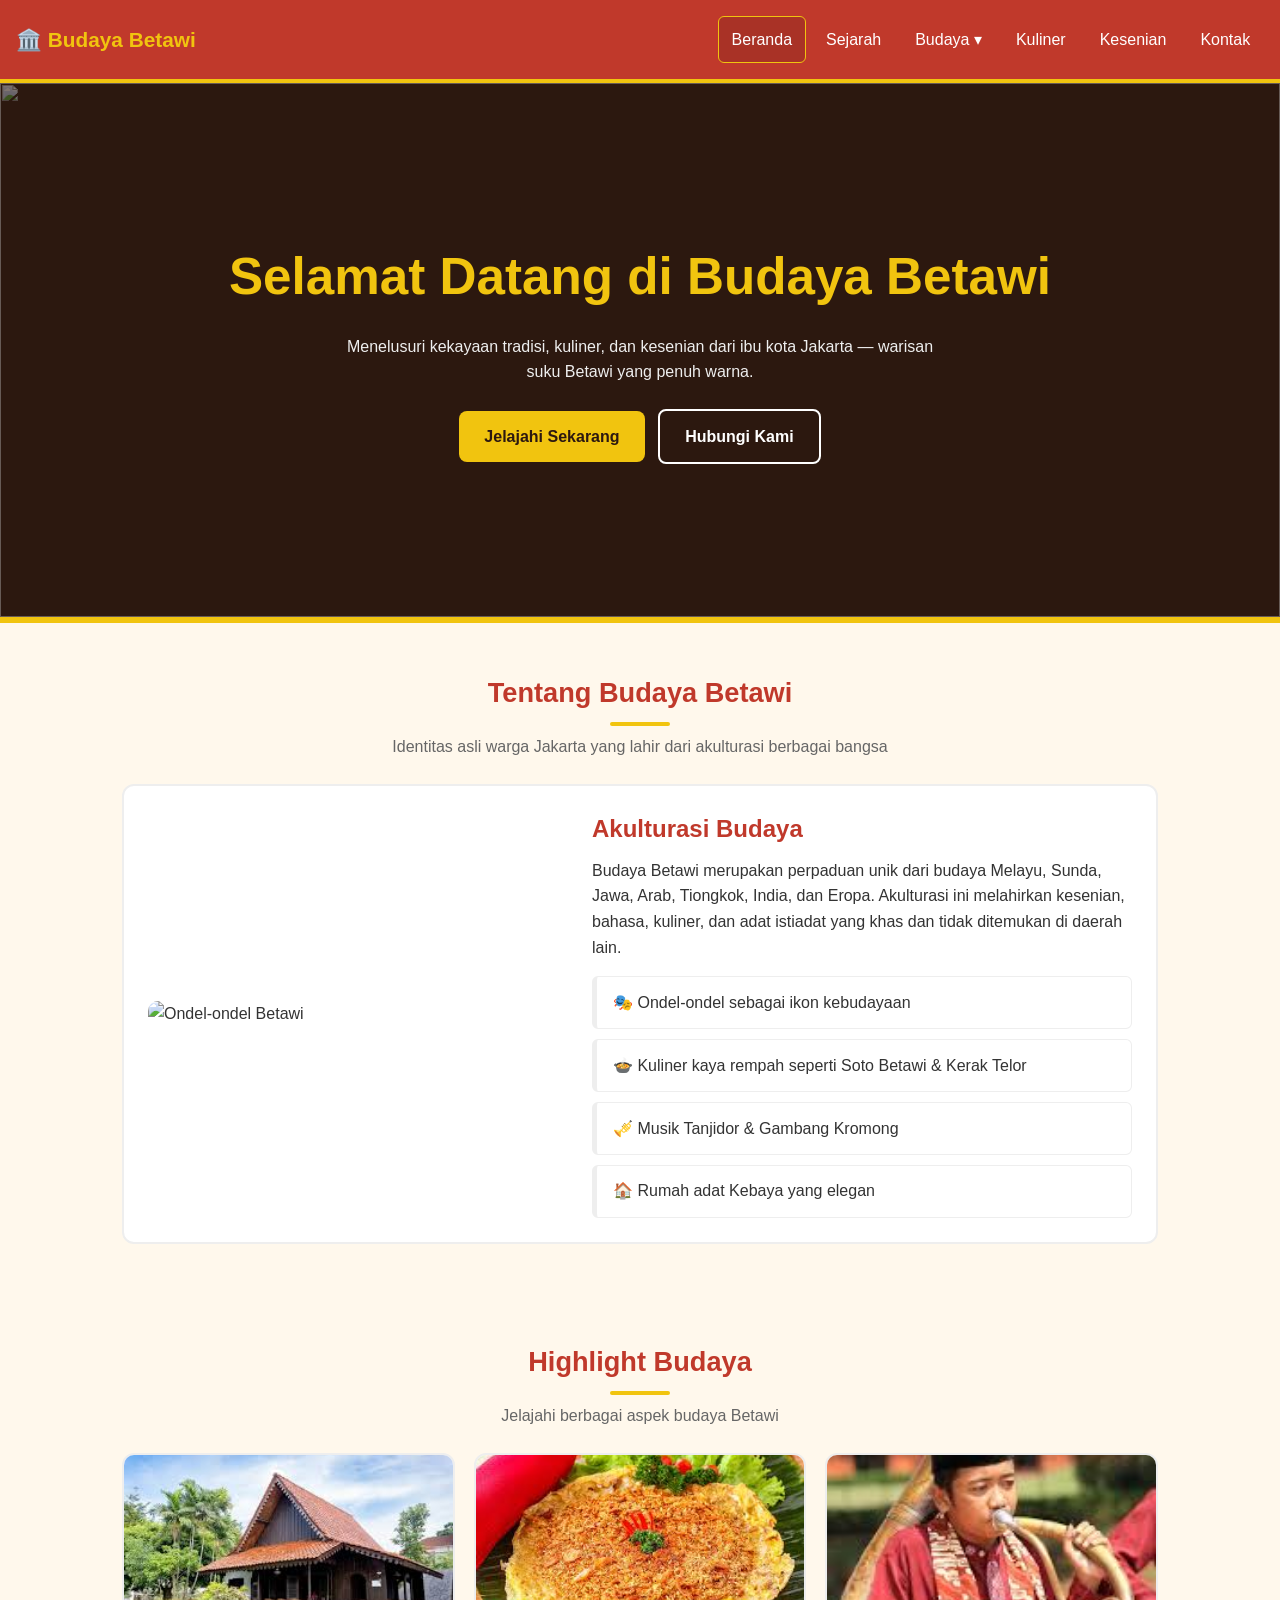
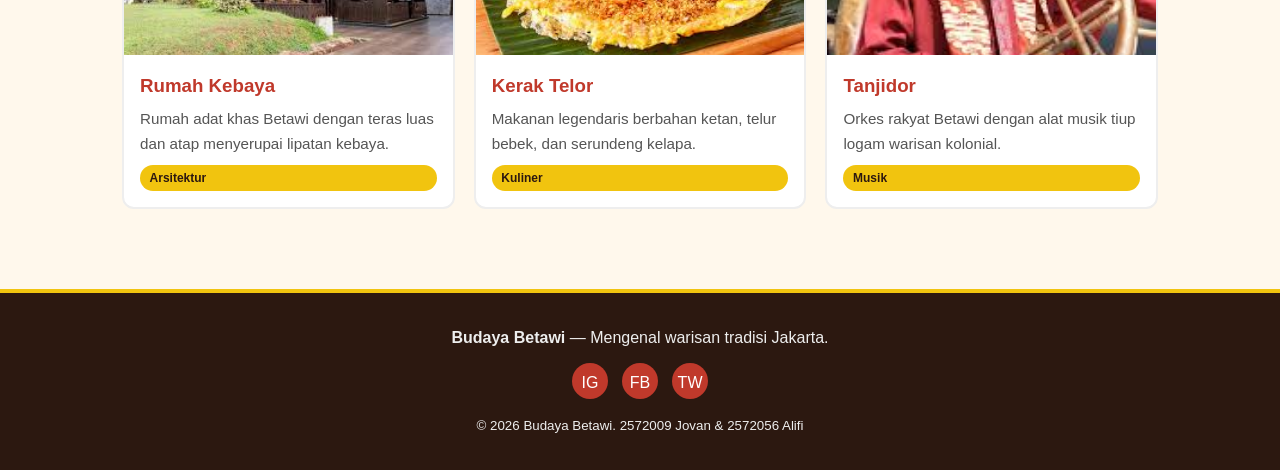
==== commit 1c585441: "final?" ====
--- a/index.html
+++ b/index.html
@@ -72,7 +72,7 @@
     <p class="section-sub">Jelajahi berbagai aspek budaya Betawi</p>
     <div class="grid">
       <article class="card fade-up">
-        <img src="img/rumah.jpg" alt="Rumah Kebaya" loading="lazy" />
+        <img src="[data-uri]" alt="Rumah Kebaya" loading="lazy" />
         <div class="card-body">
           <h3>Rumah Kebaya</h3>
           <p>Rumah adat khas Betawi dengan teras luas dan atap menyerupai lipatan kebaya.</p>
@@ -80,15 +80,15 @@
         </div>
       </article>
       <article class="card fade-up">
-        <img src="img/kerak.jpg" alt="Kerak Telor" loading="lazy" />
+        <img src="[data-uri]" alt="Kerak Telor" loading="lazy" />
         <div class="card-body">
           <h3>Kerak Telor</h3>
-          <p>Makanan legendaris berbahan ketan, telur bebek, dan serundeng kelapa.</p>
+          <p>Makanan legendaris berbahan ketan, telur bebek, dan serundeng kelapa.</p>  
           <span class="badge">Kuliner</span>
         </div>
       </article>
       <article class="card fade-up">
-        <img src="img/tanjidor.jpg" alt="Tanjidor" loading="lazy" />
+        <img src="[data-uri]" alt="Tanjidor" loading="lazy" />
         <div class="card-body">
           <h3>Tanjidor</h3>
           <p>Orkes rakyat Betawi dengan alat musik tiup logam warisan kolonial.</p>
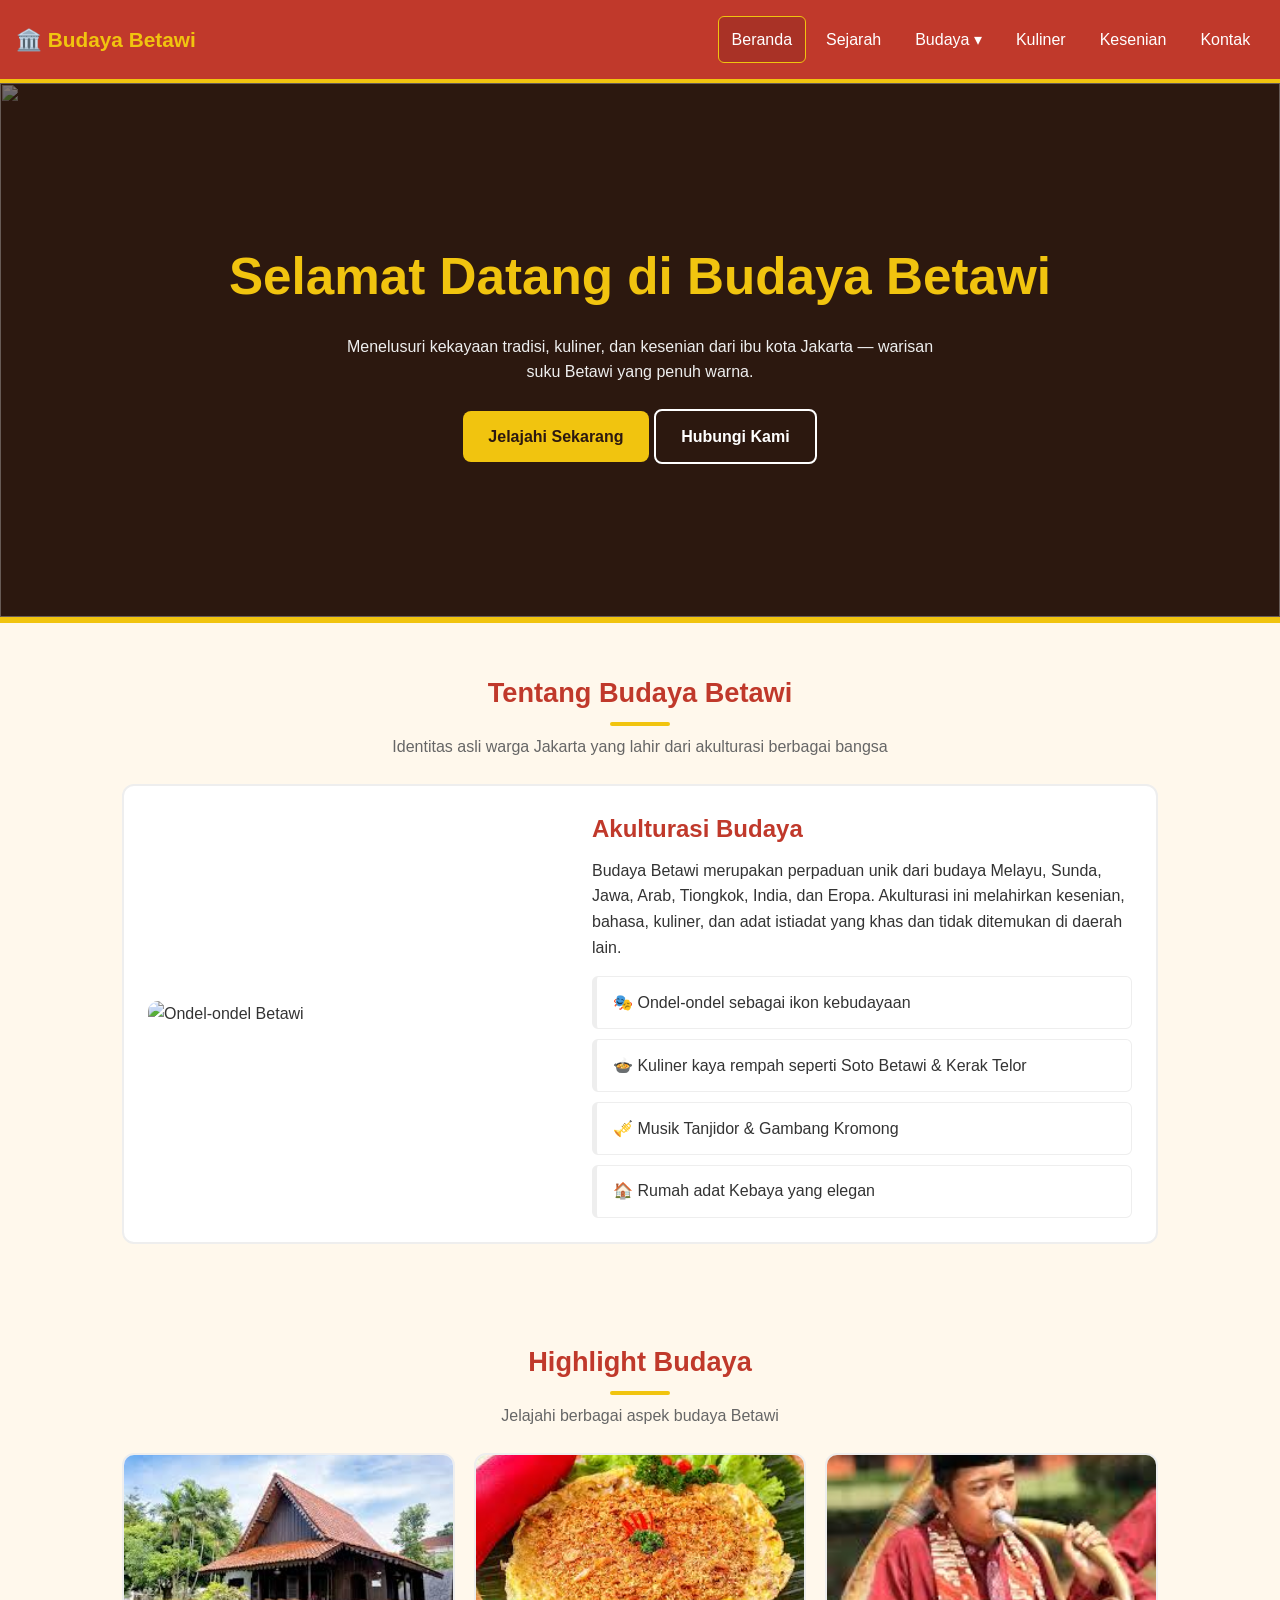
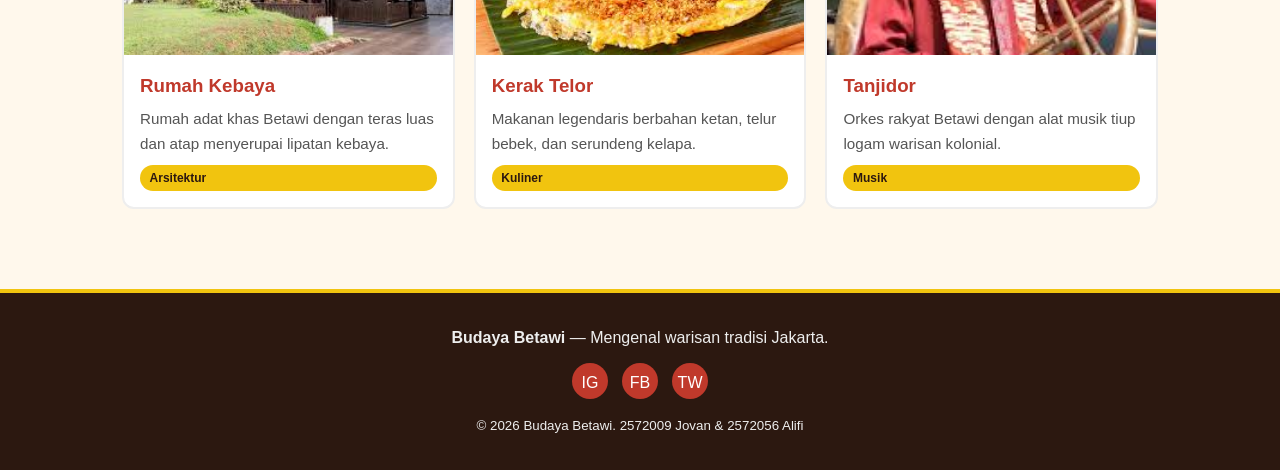
==== commit cfae3037: "final" ====
--- a/index.html
+++ b/index.html
@@ -43,7 +43,7 @@
       <h1>Selamat Datang di Budaya Betawi</h1>
       <p>Menelusuri kekayaan tradisi, kuliner, dan kesenian dari ibu kota Jakarta — warisan suku Betawi yang penuh warna.</p>
       <a href="sejarah.html" class="btn">Jelajahi Sekarang</a>
-      <a href="kontak.html" class="btn outline" style="margin-left:.5rem">Hubungi Kami</a>
+      <a href="kontak.html" class="btn outline">Hubungi Kami</a>
     </div>
   </header>
 
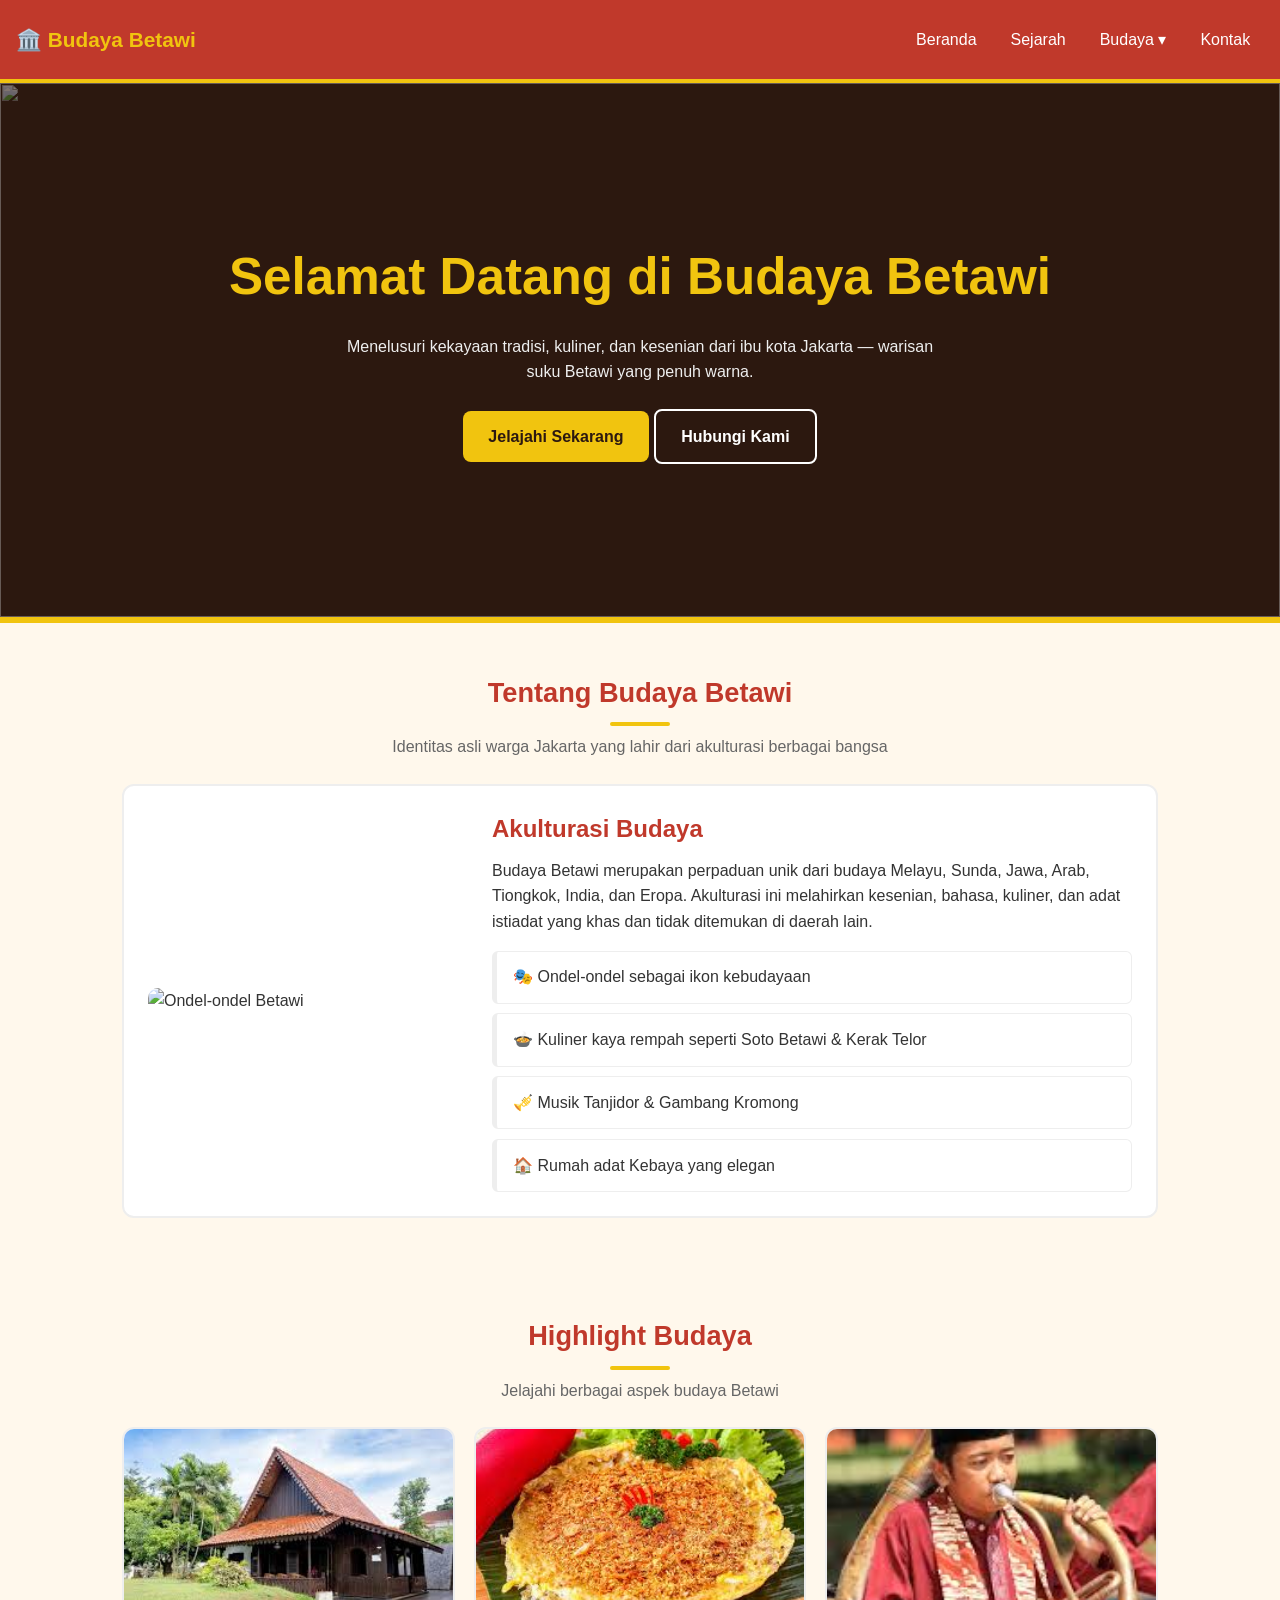
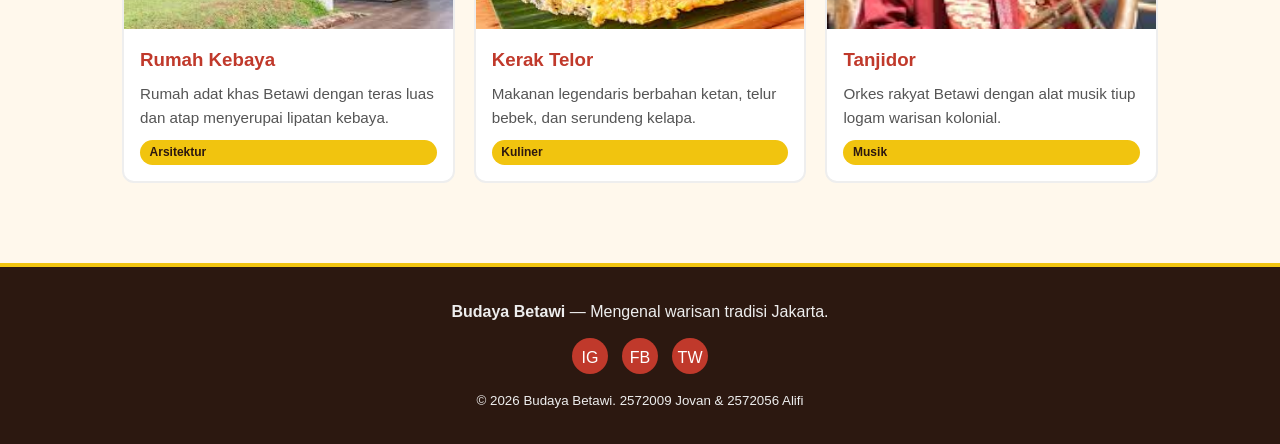
==== commit 20f234fc: "final fix" ====
--- a/index.html
+++ b/index.html
@@ -23,8 +23,6 @@
             <li><a href="kesenian.html">Kesenian</a></li>
           </ul>
         </li>
-        <li><a href="kuliner.html">Kuliner</a></li>
-        <li><a href="kesenian.html">Kesenian</a></li>
         <li><a href="kontak.html">Kontak</a></li>
       </ul>
     </div>
--- a/style.css
+++ b/style.css
@@ -26,6 +26,9 @@
   color: #fff;
   padding: 1rem;
   border-bottom: 4px solid #f1c40f;
+  position: sticky;
+  top: 0;
+  z-index: 100;
 }
 
 .nav-wrap {
@@ -86,13 +89,17 @@
 
 .dropdown-menu {
   display: none;
+  position: absolute;
+  top: 100%;
+  left: 0;
+  min-width: 160px;
   list-style: none;
   background: #fff;
   color: #333;
   border-radius: 6px;
   padding: 0.4rem;
-  margin-top: 0.3rem;
   border: 2px solid #f1c40f;
+  z-index: 101;
 }
 
 .dropdown-menu a {
@@ -296,7 +303,7 @@
 
 .feature img {
   flex: 1;
-  max-width: 420px;
+  max-width: 320px;
 }
 
 .feature-text {
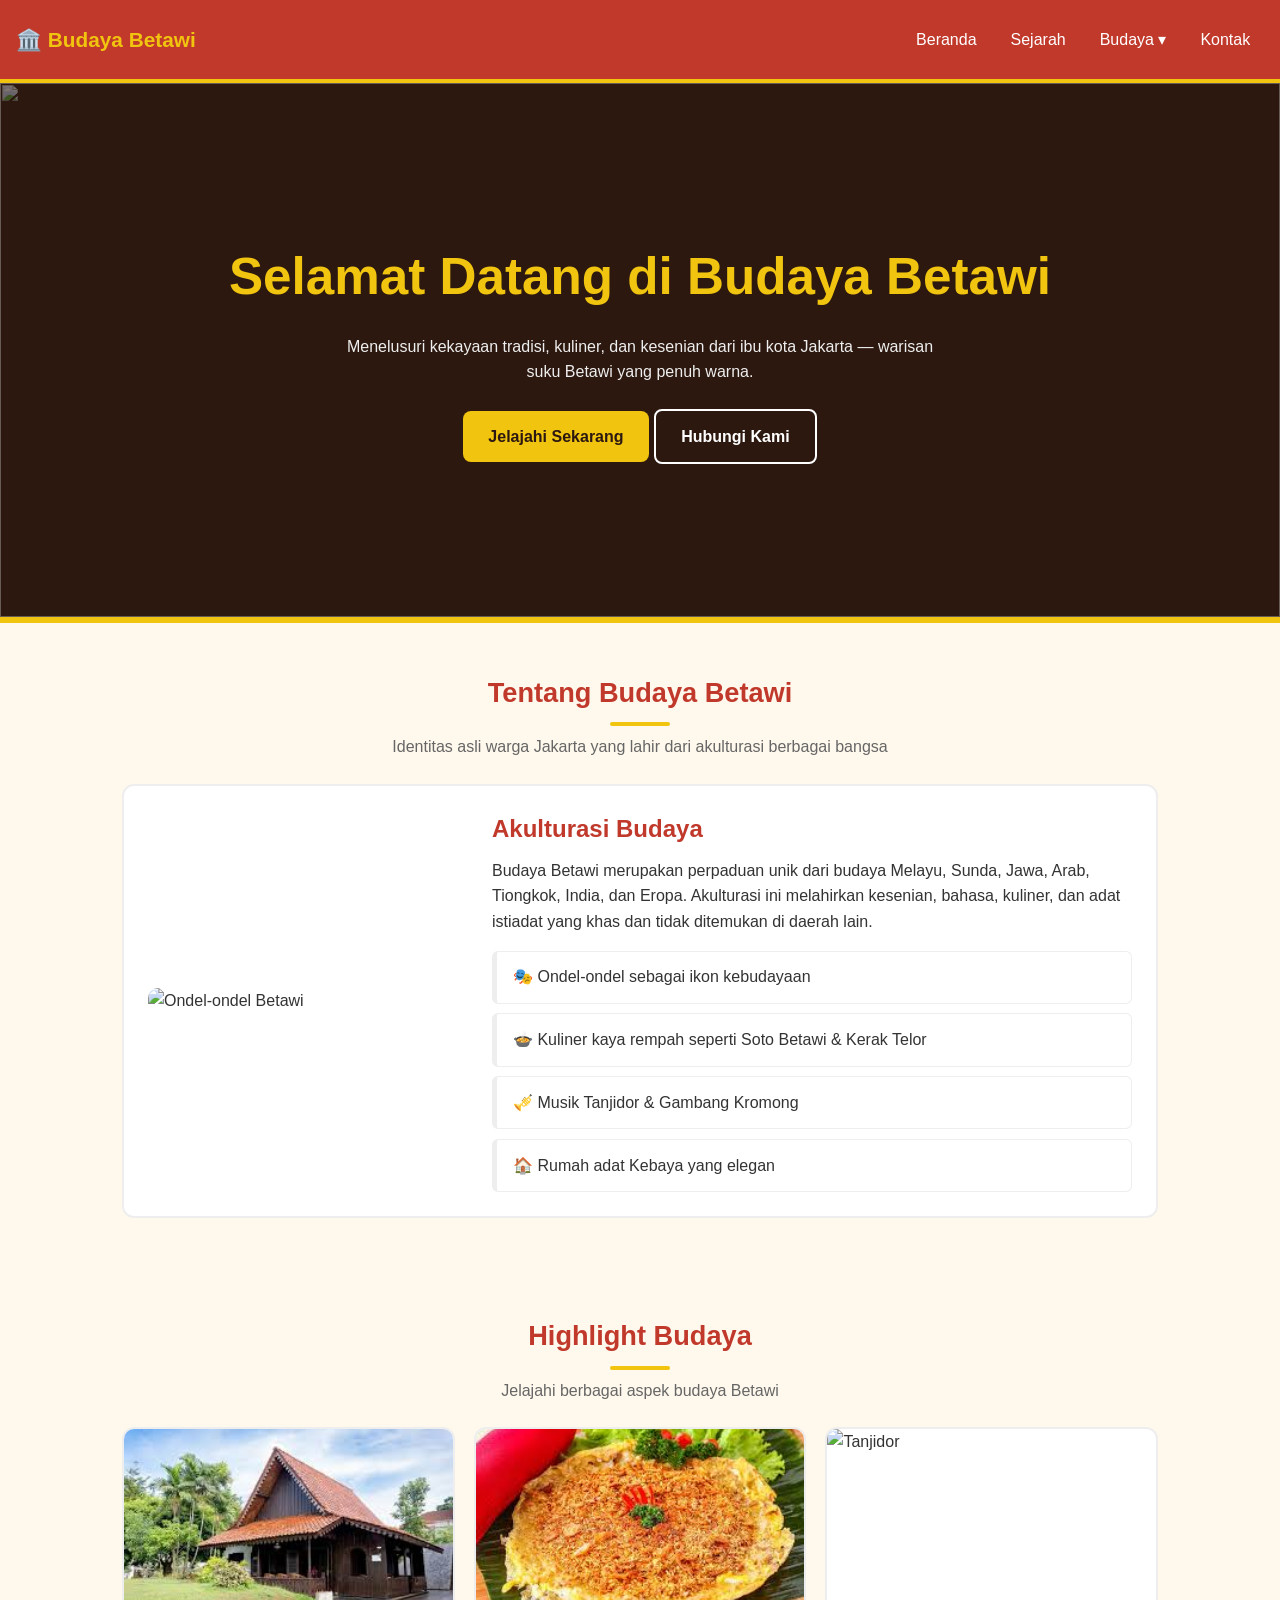
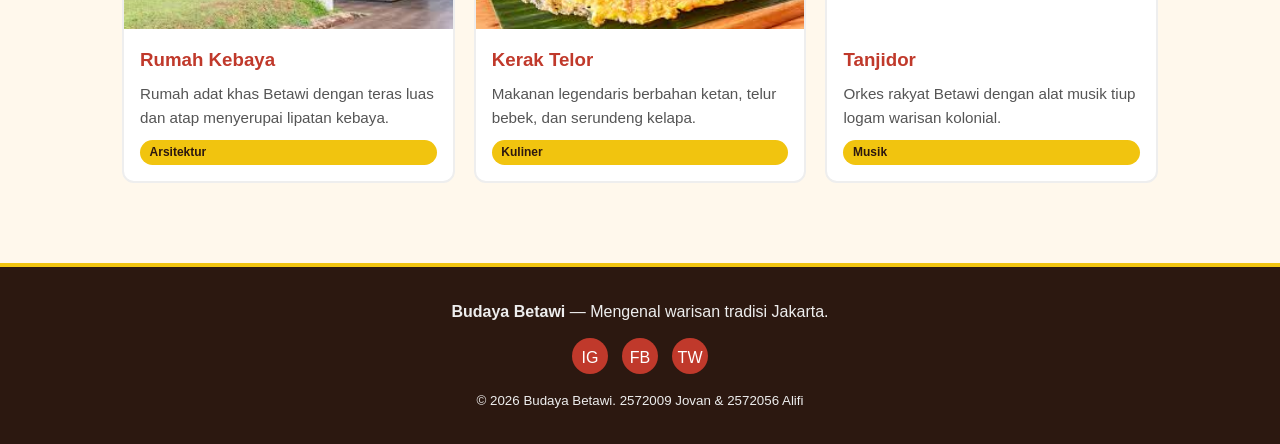
==== commit f93966b4: "final fix" ====
--- a/index.html
+++ b/index.html
@@ -86,7 +86,7 @@
         </div>
       </article>
       <article class="card fade-up">
-        <img src="[data-uri]" alt="Tanjidor" loading="lazy" />
+      <img src="https://1001indonesia.net/asset/2017/06/Tanjidor.jpg" alt="Tanjidor" loading="lazy" />
         <div class="card-body">
           <h3>Tanjidor</h3>
           <p>Orkes rakyat Betawi dengan alat musik tiup logam warisan kolonial.</p>
